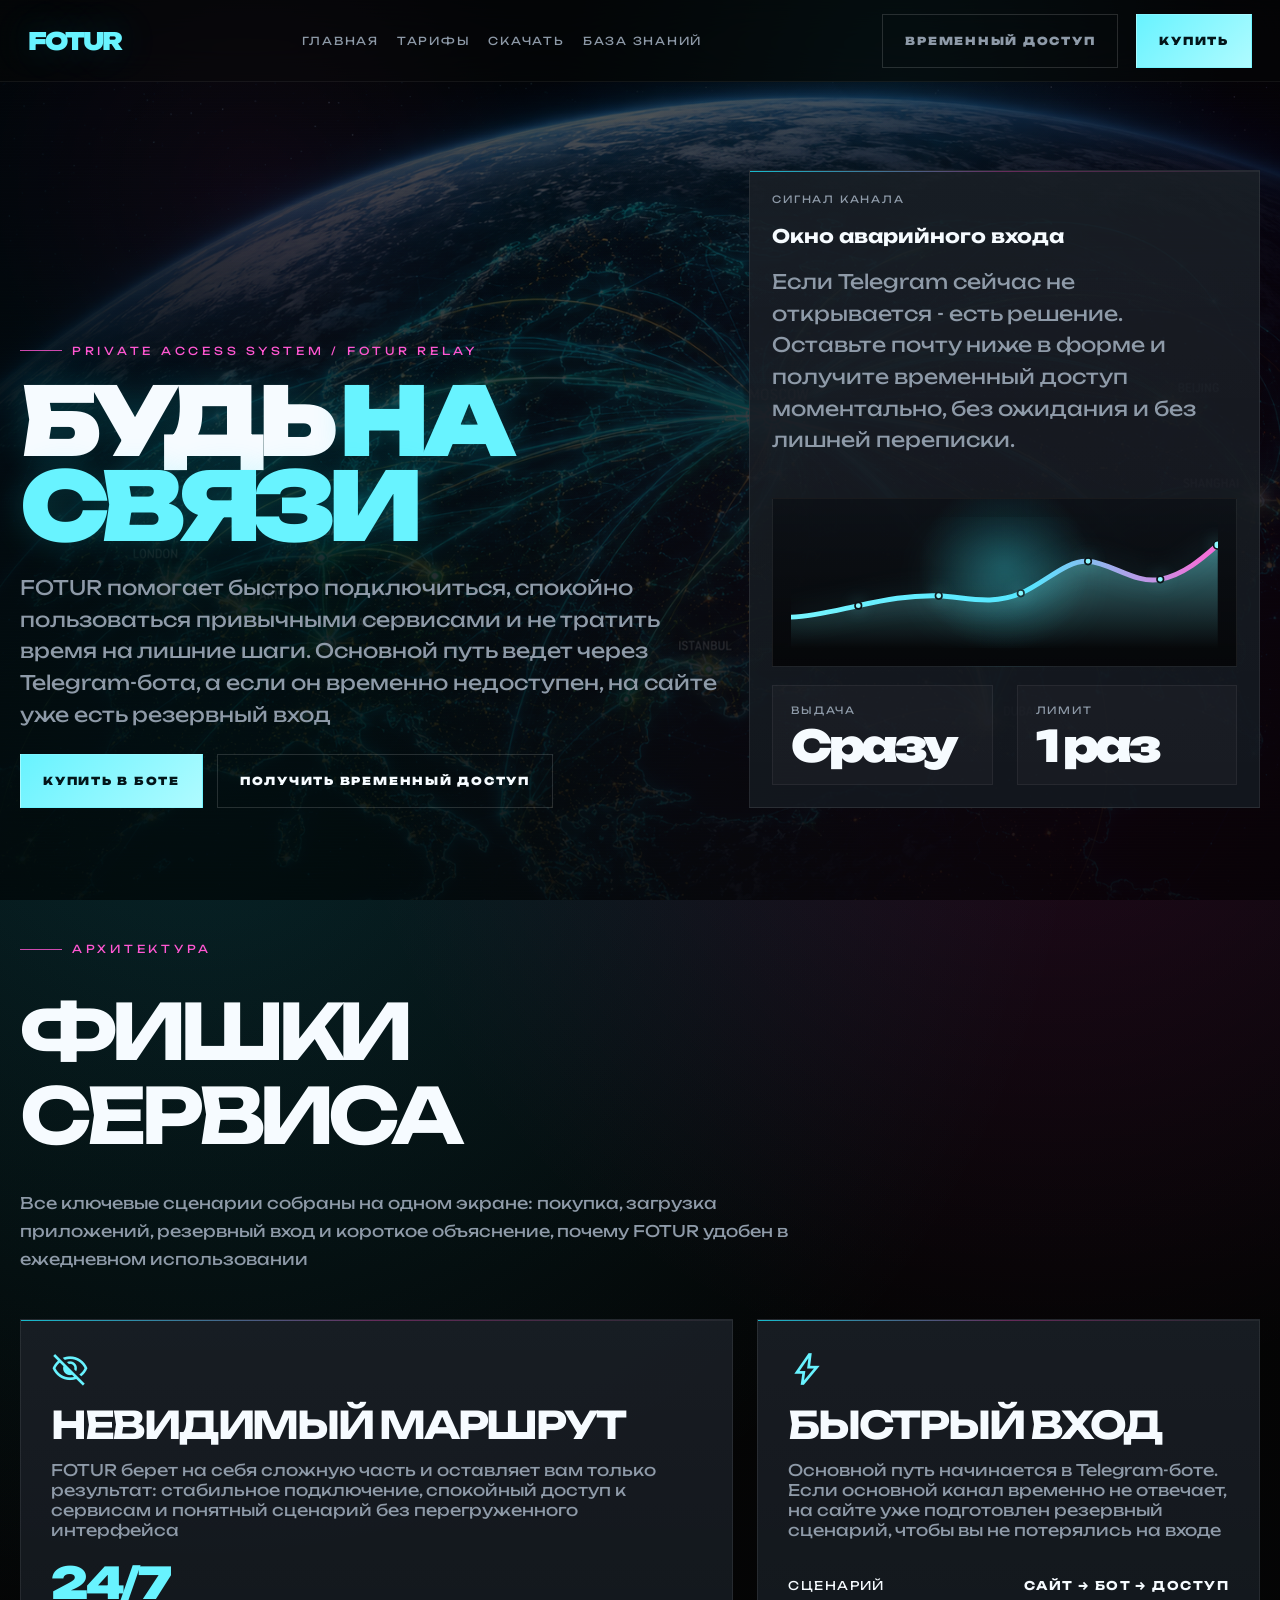
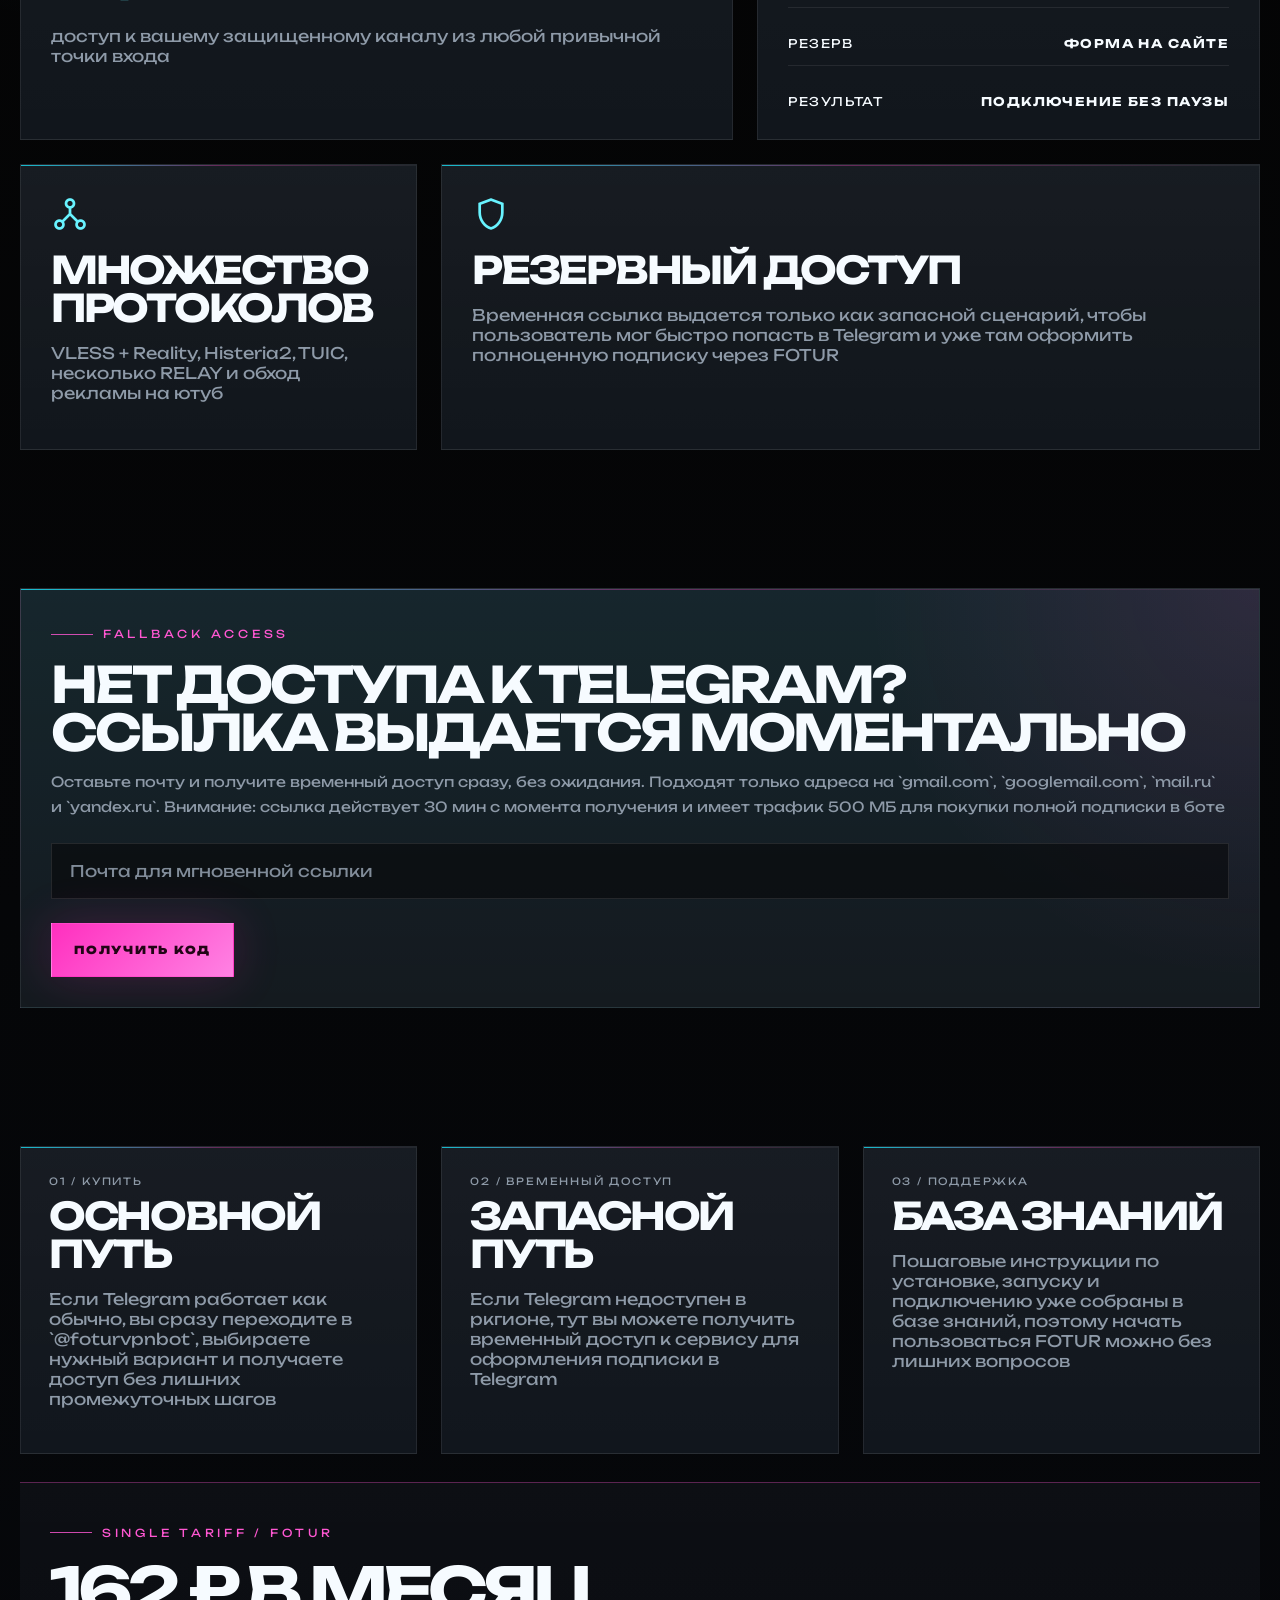
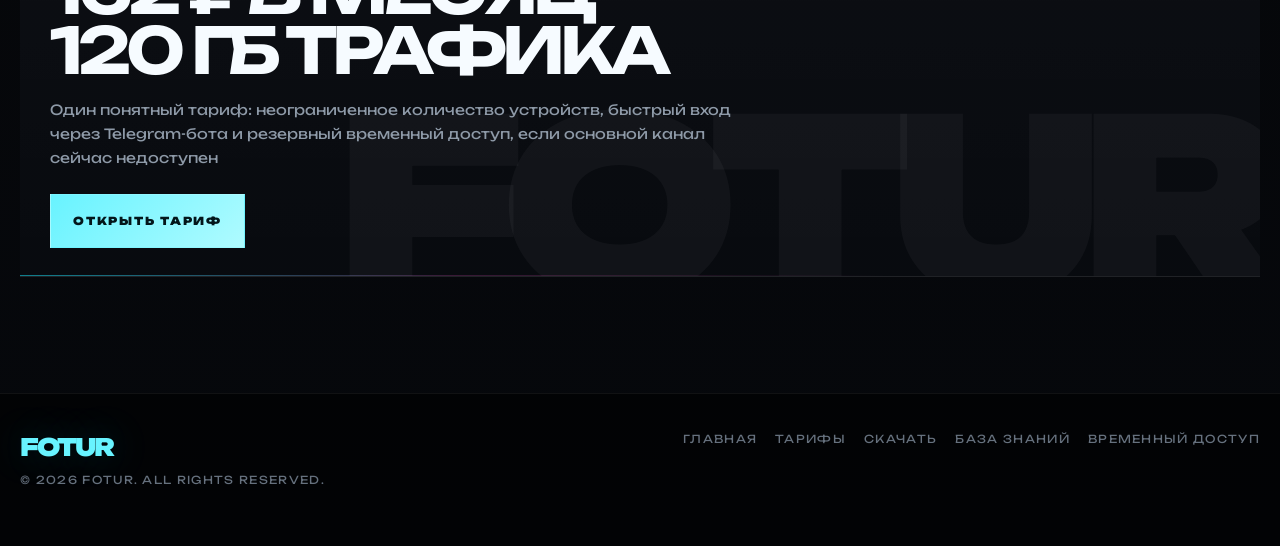
==== index.html @ fa3bca85 "Добавлено полноценное SEO" ====
<!doctype html>
<html lang="ru">
<head>
  <meta charset="utf-8">
  <meta name="viewport" content="width=device-width, initial-scale=1">
  <meta name="theme-color" content="#040404">
  <title>FOTUR VPN - безопасный VPN, быстрый доступ и Telegram-бот</title>
  <meta name="description" content="FOTUR VPN - безопасный VPN-сервис с быстрым подключением, единым тарифом 162 ₽ в месяц, 120 ГБ трафика и резервным доступом, если Telegram временно недоступен.">
  <meta name="robots" content="index,follow,max-image-preview:large,max-snippet:-1,max-video-preview:-1">
  <meta name="author" content="FOTUR VPN">
  <meta name="keywords" content="FOTUR VPN, VPN, безопасный VPN, купить VPN, VPN Telegram, VPN для Windows, VPN для Android, VPN для iPhone, VPN Россия">
  <meta property="og:locale" content="ru_RU">
  <meta property="og:type" content="website">
  <meta property="og:site_name" content="FOTUR VPN">
  <meta property="og:title" content="FOTUR VPN - безопасный VPN, быстрый доступ и Telegram-бот">
  <meta property="og:description" content="Безопасное подключение, единый тариф, быстрый вход через Telegram-бота и резервный сценарий доступа прямо на сайте.">
  <meta property="og:url" content="https://fotur.qd.je/">
  <meta property="og:image" content="https://fotur.qd.je/assets/hero-network.png">
  <meta property="og:image:alt" content="FOTUR VPN - глобальная защищенная сеть">
  <meta name="twitter:card" content="summary_large_image">
  <meta name="twitter:title" content="FOTUR VPN - безопасный VPN, быстрый доступ и Telegram-бот">
  <meta name="twitter:description" content="Единый тариф 162 ₽ в месяц, 120 ГБ трафика и быстрый вход через Telegram-бота или резервный доступ на сайте.">
  <meta name="twitter:image" content="https://fotur.qd.je/assets/hero-network.png">
  <link rel="canonical" href="https://fotur.qd.je/">
  <link rel="icon" href="/favicon.ico" sizes="any">
  <link rel="shortcut icon" href="/favicon.ico">
  <link rel="preconnect" href="https://fonts.googleapis.com">
  <link rel="preconnect" href="https://fonts.gstatic.com" crossorigin>
  <link href="https://fonts.googleapis.com/css2?family=Unbounded:wght@200..900&display=swap" rel="stylesheet">
  <link href="https://fonts.googleapis.com/css2?family=Material+Symbols+Outlined:wght,FILL@100..700,0..1&display=swap" rel="stylesheet">
  <link rel="stylesheet" href="style.css">
  <script type="application/ld+json">
  {
    "@context": "https://schema.org",
    "@graph": [
      {
        "@type": "Organization",
        "@id": "https://fotur.qd.je/#organization",
        "name": "FOTUR VPN",
        "url": "https://fotur.qd.je/",
        "logo": "https://fotur.qd.je/favicon.ico",
        "sameAs": [
          "https://t.me/foturvpnbot",
          "https://fotur.gitbook.io/fotur-vpn"
        ]
      },
      {
        "@type": "WebSite",
        "@id": "https://fotur.qd.je/#website",
        "url": "https://fotur.qd.je/",
        "name": "FOTUR VPN",
        "publisher": {
          "@id": "https://fotur.qd.je/#organization"
        },
        "inLanguage": "ru-RU"
      },
      {
        "@type": "SoftwareApplication",
        "@id": "https://fotur.qd.je/#application",
        "name": "FOTUR VPN",
        "applicationCategory": "SecurityApplication",
        "operatingSystem": "Windows, macOS, Linux, Android, iOS",
        "description": "VPN-сервис с быстрым подключением, единым тарифом и резервным доступом, если Telegram временно недоступен.",
        "offers": {
          "@type": "Offer",
          "price": "162",
          "priceCurrency": "RUB",
          "url": "https://fotur.qd.je/tariffs/",
          "availability": "https://schema.org/InStock"
        }
      }
    ]
  }
  </script>
</head>
<body data-page="index" data-api-base-url="https://pay.fotur.tech/site-api">
  <div class="noise"></div>
  <div class="scan"></div>

  <nav class="nav">
    <a class="brand" href="/">FOTUR</a>
    <button class="burger" type="button" aria-label="Открыть меню">☰</button>
    <div class="nav__links">
      <a href="/" data-page="index">Главная</a>
      <a href="/tariffs/" data-page="tariffs">Тарифы</a>
      <a href="/download/" data-page="download">Скачать</a>
      <a href="https://fotur.gitbook.io/fotur-vpn" target="_blank" rel="noreferrer">База знаний</a>
      <a class="mobile-buy-link" href="https://t.me/foturvpnbot" target="_blank" rel="noreferrer">Купить</a>
      <a class="mobile-temp-link" href="#bridge">Временный доступ</a>
    </div>
    <div class="nav__actions">
      <a class="btn ghost btn-nav" href="#bridge">Временный доступ</a>
      <a class="btn primary" href="https://t.me/foturvpnbot" target="_blank" rel="noreferrer">Купить</a>
    </div>
  </nav>

  <main class="page">
    <section class="hero">
      <div class="container hero__grid">
        <div class="hero-copy fade-up">
          <div class="eyebrow">Private access system / FOTUR relay</div>
          <h1>Будь <span class="accent">на связи</span></h1>
          <p>FOTUR помогает быстро подключиться, спокойно пользоваться привычными сервисами и не тратить время на лишние шаги. Основной путь ведет через Telegram-бота, а если он временно недоступен, на сайте уже есть резервный вход</p>
          <div class="hero__buttons">
            <a class="btn primary" href="https://t.me/foturvpnbot" target="_blank" rel="noreferrer">Купить в боте</a>
            <a class="btn ghost" href="#bridge">Получить временный доступ</a>
          </div>
        </div>

        <aside class="signal-card signal-card--compact fade-up">
          <div>
            <span class="mini-label">Сигнал канала</span>
            <h3>Окно аварийного входа</h3>
            <p class="panel-note">Если Telegram сейчас не открывается - есть решение. Оставьте почту ниже в форме и получите временный доступ моментально, без ожидания и без лишней переписки.</p>
          </div>
          <div class="signal-card__screen">
            <div class="signal-graph" aria-hidden="true">
              <div class="signal-graph__glow"></div>
              <svg viewBox="0 0 520 160" preserveAspectRatio="none" role="presentation">
                <defs>
                  <linearGradient id="foturGraphStroke" x1="0%" y1="0%" x2="100%" y2="0%">
                    <stop offset="0%" stop-color="#77f6ff"></stop>
                    <stop offset="55%" stop-color="#52e4ff"></stop>
                    <stop offset="100%" stop-color="#ff67d6"></stop>
                  </linearGradient>
                  <linearGradient id="foturGraphFill" x1="0%" y1="0%" x2="0%" y2="100%">
                    <stop offset="0%" stop-color="rgba(119,246,255,0.45)"></stop>
                    <stop offset="100%" stop-color="rgba(119,246,255,0)"></stop>
                  </linearGradient>
                </defs>
                <path class="signal-graph__area" d="M0,122 C28,121 54,114 82,108 C114,101 144,95 180,96 C214,98 246,108 280,93 C310,80 336,52 362,54 C390,56 420,82 450,76 C480,70 504,48 520,34 L520,160 L0,160 Z"></path>
                <path class="signal-graph__line" d="M0,122 C28,121 54,114 82,108 C114,101 144,95 180,96 C214,98 246,108 280,93 C310,80 336,52 362,54 C390,56 420,82 450,76 C480,70 504,48 520,34"></path>
                <g class="signal-graph__points">
                  <circle cx="82" cy="108" r="4"></circle>
                  <circle cx="180" cy="96" r="4"></circle>
                  <circle cx="280" cy="93" r="4"></circle>
                  <circle cx="362" cy="54" r="4"></circle>
                  <circle cx="450" cy="76" r="4"></circle>
                  <circle cx="520" cy="34" r="5"></circle>
                </g>
              </svg>
            </div>
          </div>
          <div class="metric-grid">
            <div class="metric">
              <span>Выдача</span>
              <strong>Сразу</strong>
            </div>
            <div class="metric">
              <span>Лимит</span>
              <strong>1 раз</strong>
            </div>
          </div>
        </aside>
      </div>
    </section>

    <section class="section">
      <div class="container">
        <div class="section-title fade-up">
          <div class="eyebrow">Архитектура</div>
          <h2>Фишки<br>сервиса</h2>
          <p>Все ключевые сценарии собраны на одном экране: покупка, загрузка приложений, резервный вход и короткое объяснение, почему FOTUR удобен в ежедневном использовании</p>
        </div>

        <div class="section-grid">
          <article class="card big fade-up">
            <span class="material-symbols-outlined icon">visibility_off</span>
            <h3>Невидимый маршрут</h3>
            <p>FOTUR берет на себя сложную часть и оставляет вам только результат: стабильное подключение, спокойный доступ к сервисам и понятный сценарий без перегруженного интерфейса</p>
            <div class="stat">24/7</div>
            <p>доступ к вашему защищенному каналу из любой привычной точки входа</p>
          </article>

          <article class="card mid fade-up">
            <span class="material-symbols-outlined icon">bolt</span>
            <h3>Быстрый вход</h3>
            <p>Основной путь начинается в Telegram-боте. Если основной канал временно не отвечает, на сайте уже подготовлен резервный сценарий, чтобы вы не потерялись на входе</p>
            <div class="stack-list">
              <div class="stack-item"><span>Сценарий</span><strong>Сайт → бот → доступ</strong></div>
              <div class="stack-item"><span>Резерв</span><strong>Форма на сайте</strong></div>
              <div class="stack-item"><span>Результат</span><strong>Подключение без паузы</strong></div>
            </div>
          </article>

          <article class="card small fade-up">
            <span class="material-symbols-outlined icon">network_node</span>
            <h3>Множество протоколов</h3>
            <p>VLESS + Reality, Histeria2, TUIC, несколько RELAY и обход рекламы на ютуб</p>
          </article>

          <article class="card long fade-up">
            <span class="material-symbols-outlined icon">shield</span>
            <h3>Резервный доступ</h3>
            <p>Временная ссылка выдается только как запасной сценарий, чтобы пользователь мог быстро попасть в Telegram и уже там оформить полноценную подписку через FOTUR</p>
          </article>
        </div>
      </div>
    </section>

    <section class="section" id="bridge">
      <div class="container">
        <div class="form-panel form-panel--featured fade-up">
          <div class="eyebrow">Fallback access</div>
          <h2>Нет доступа к Telegram?<br>Ссылка выдается моментально</h2>
          <p class="panel-note">Оставьте почту и получите временный доступ сразу, без ожидания. Подходят только адреса на `gmail.com`, `googlemail.com`, `mail.ru` и `yandex.ru`. Внимание: ссылка действует 30 мин с момента получения и имеет трафик 500 МБ для покупки полной подписки в боте</p>
          <form data-lead-form="bridge" class="form-grid" data-stage="request">
            <input class="field full" type="email" name="email" placeholder="Почта для мгновенной ссылки" required>
            <div class="full" data-code-wrap hidden>
              <input class="field full" type="text" name="code" placeholder="Код из письма" inputmode="numeric" autocomplete="one-time-code">
            </div>
            <input type="text" name="company" tabindex="-1" autocomplete="off" hidden aria-hidden="true">
            <div class="form-actions">
              <button class="btn pink" type="submit">Получить код</button>
              <div class="status" data-status></div>
            </div>
          </form>
        </div>
      </div>
    </section>

    <section class="section">
      <div class="container">
        <div class="story-grid">
          <article class="story-card fade-up">
            <span class="mini-label">01 / Купить</span>
            <h3>Основной путь</h3>
            <p>Если Telegram работает как обычно, вы сразу переходите в `@foturvpnbot`, выбираете нужный вариант и получаете доступ без лишних промежуточных шагов</p>
          </article>
          <article class="story-card fade-up">
            <span class="mini-label">02 / Временный доступ</span>
            <h3>Запасной путь</h3>
            <p>Если Telegram недоступен в ркгионе, тут вы можете получить временный доступ к сервису для оформления подписки в Telegram</p>
          </article>
          <article class="story-card fade-up">
            <span class="mini-label">03 / Поддержка</span>
            <h3>База знаний</h3>
            <p>Пошаговые инструкции по установке, запуску и подключению уже собраны в базе знаний, поэтому начать пользоваться FOTUR можно без лишних вопросов</p>
          </article>
        </div>

        <div class="brand-plaque fade-up">
          <div class="brand-plaque__copy">
            <div class="eyebrow">Single tariff / FOTUR</div>
            <h2 class="brand-plaque__title">162 ₽ в месяц<br>120 ГБ трафика</h2>
            <p class="brand-plaque__text">Один понятный тариф: неограниченное количество устройств, быстрый вход через Telegram-бота и резервный временный доступ, если основной канал сейчас недоступен</p>
            <a class="btn primary" href="/tariffs/">Открыть тариф</a>
          </div>
          <div class="brand-plaque__word">FOTUR</div>
        </div>
      </div>
    </section>
  </main>

  <footer class="footer">
    <div class="container">
      <div>
        <div class="brand">FOTUR</div>
        <p>© 2026 FOTUR. All rights reserved.</p>
      </div>
      <div class="footer-nav">
        <a href="/">Главная</a>
        <a href="/tariffs/">Тарифы</a>
        <a href="/download/">Скачать</a>
        <a href="https://fotur.gitbook.io/fotur-vpn" target="_blank" rel="noreferrer">База знаний</a>
        <a href="#bridge">Временный доступ</a>
      </div>
    </div>
  </footer>

  <script src="/script.js"></script>
</body>
</html>
---- style.css ----
:root{
  --bg:#040404;
  --bg-soft:#0b0f14;
  --panel:#10161d;
  --panel-strong:#171f29;
  --panel-elevated:#1b2430;
  --line:rgba(255,255,255,.08);
  --line-strong:rgba(0,255,255,.24);
  --text:#f6fbff;
  --muted:#8e9aa8;
  --cyan:#68f3ff;
  --cyan-strong:#15dff4;
  --pink:#ff57d2;
  --pink-strong:#ff2fbf;
  --glow-cyan:0 0 40px rgba(21,223,244,.22);
  --glow-pink:0 0 48px rgba(255,47,191,.18);
}

*{box-sizing:border-box}
html{scroll-behavior:smooth}
body{
  margin:0;
  background:
    radial-gradient(circle at 15% 20%, rgba(21,223,244,.14), transparent 28%),
    radial-gradient(circle at 82% 18%, rgba(255,47,191,.12), transparent 22%),
    linear-gradient(180deg, #07090d 0%, #040404 34%, #06080c 100%);
  color:var(--text);
  font-family:'Unbounded',system-ui,sans-serif;
  overflow-x:hidden;
}
a{color:inherit;text-decoration:none}
button,input,select,textarea{font:inherit}
button{cursor:pointer}
img{max-width:100%;display:block}

.noise,
.scan,
.page::before,
.hero::before{
  pointer-events:none;
}

.noise{
  position:fixed;
  inset:0;
  z-index:1;
  opacity:.06;
  background-image:
    linear-gradient(0deg, rgba(255,255,255,.07) 1px, transparent 1px),
    linear-gradient(90deg, rgba(255,255,255,.05) 1px, transparent 1px);
  background-size:34px 34px;
}

.scan{
  position:fixed;
  inset:0;
  z-index:2;
  opacity:.08;
  background:
    linear-gradient(rgba(18,16,16,0) 50%, rgba(0,0,0,.28) 50%),
    linear-gradient(90deg, rgba(0,255,255,.03), rgba(255,87,210,.03), rgba(255,255,255,.02));
  background-size:100% 3px, 100% 100%;
}

.nav{
  position:fixed;
  top:0;
  left:0;
  right:0;
  height:82px;
  z-index:50;
  display:flex;
  align-items:center;
  justify-content:space-between;
  gap:20px;
  padding:0 28px;
  background:rgba(4,4,4,.68);
  backdrop-filter:blur(18px);
  border-bottom:1px solid rgba(255,255,255,.06);
}

.brand{
  font-size:24px;
  font-weight:900;
  letter-spacing:-.08em;
  color:var(--cyan);
  text-shadow:var(--glow-cyan);
}

.nav__links,
.nav__actions{
  display:flex;
  align-items:center;
  gap:18px;
}

.nav__links a,
.nav__actions a{
  font-size:11px;
  text-transform:uppercase;
  letter-spacing:.16em;
  color:var(--muted);
  transition:.25s ease;
}

.nav__links a:hover,
.nav__links a.active,
.nav__actions a:hover{
  color:var(--cyan);
}

.mobile-buy-link{
  display:none;
}

.mobile-temp-link{
  display:none;
}

.burger{
  display:none;
  border:0;
  background:transparent;
  color:var(--cyan);
  font-size:30px;
}

.btn{
  display:inline-flex;
  align-items:center;
  justify-content:center;
  gap:10px;
  min-height:54px;
  padding:14px 22px;
  border:1px solid rgba(255,255,255,.14);
  background:rgba(255,255,255,.02);
  color:var(--text);
  text-transform:uppercase;
  font-size:11px;
  font-weight:900;
  letter-spacing:.16em;
  transition:transform .25s ease, border-color .25s ease, box-shadow .25s ease, background .25s ease, color .25s ease;
}

.btn:hover{
  transform:translateY(-2px);
  border-color:var(--cyan);
  box-shadow:var(--glow-cyan);
}

.btn.primary{
  background:linear-gradient(135deg, var(--cyan) 0%, #affbff 100%);
  border-color:transparent;
  color:#03161a;
}

.btn.primary:hover{
  background:linear-gradient(135deg, #86f8ff 0%, #d4ffff 100%);
  color:#03161a;
}

.btn.pink{
  background:linear-gradient(135deg, var(--pink-strong) 0%, #ff82e3 100%);
  border-color:transparent;
  color:#220516;
  box-shadow:var(--glow-pink);
}

.btn.ghost{
  background:transparent;
}

.btn-nav{
  white-space:nowrap;
}

.page{
  position:relative;
  z-index:3;
  padding-top:82px;
}

.page::before{
  content:"";
  position:absolute;
  inset:0 0 auto;
  height:780px;
  background:
    radial-gradient(circle at 70% 10%, rgba(21,223,244,.15), transparent 30%),
    radial-gradient(circle at 20% 24%, rgba(255,47,191,.11), transparent 24%);
  z-index:-1;
}

.container{
  width:min(1260px, calc(100% - 40px));
  margin:0 auto;
}

.hero{
  position:relative;
  min-height:calc(100svh - 82px);
  display:flex;
  align-items:center;
  padding:18px 0 22px;
  overflow:hidden;
}

.hero::before{
  content:"";
  position:absolute;
  inset:0;
  background:
    linear-gradient(180deg, rgba(4,4,4,.16), rgba(4,4,4,.8)),
    linear-gradient(90deg, rgba(2,10,18,.78), rgba(4,4,4,.38) 42%, rgba(24,3,18,.44)),
    url('/assets/hero-network.png') center/cover;
  opacity:.58;
  filter:saturate(1.02) contrast(1.06);
}

.hero__grid,
.section-grid,
.pricing,
.download-grid,
.metric-grid,
.form-grid,
.cta-band,
.story-grid{
  display:grid;
  gap:24px;
}

.hero__grid{
  position:relative;
  z-index:1;
  grid-template-columns:minmax(0, 1.16fr) minmax(380px, .84fr);
  align-items:center;
}

.eyebrow{
  display:inline-flex;
  align-items:center;
  gap:10px;
  margin-bottom:20px;
  color:var(--pink);
  font-size:11px;
  text-transform:uppercase;
  letter-spacing:.34em;
}

.eyebrow::before{
  content:"";
  width:42px;
  height:1px;
  background:currentColor;
  opacity:.8;
}

.hero h1,
.headline{
  margin:0 0 24px;
  font-size:clamp(46px, 7.4vw, 112px);
  line-height:.9;
  font-weight:900;
  letter-spacing:-.09em;
  text-transform:uppercase;
  text-shadow:0 0 32px rgba(21,223,244,.2);
}

.accent{
  color:var(--cyan);
}

.hero p,
.lead,
.section-title p,
.card p,
.plan li,
.download-card p,
.story-card p,
.panel-note,
.status{
  color:var(--muted);
}

.hero p,
.lead{
  max-width:760px;
  margin:0 0 24px;
  font-size:clamp(15px, 1.6vw, 20px);
  line-height:1.58;
}

.hero__buttons{
  display:flex;
  flex-wrap:wrap;
  gap:14px;
}

.hero-copy{
  align-self:end;
}

.hero-panel,
.card,
.plan,
.download-card,
.story-card,
.form-panel,
.signal-card{
  position:relative;
  overflow:hidden;
  background:
    linear-gradient(180deg, rgba(255,255,255,.04), rgba(255,255,255,.01)),
    rgba(16,22,29,.88);
  border:1px solid var(--line);
  box-shadow:inset 0 1px 0 rgba(255,255,255,.05);
}

.hero-panel::before,
.card::before,
.plan::before,
.download-card::before,
.story-card::before,
.form-panel::before,
.signal-card::before{
  content:"";
  position:absolute;
  inset:0 auto auto 0;
  width:100%;
  height:1px;
  background:linear-gradient(90deg, rgba(21,223,244,.8), rgba(255,47,191,.3), transparent);
}

.signal-card{
  min-height:100%;
  padding:26px;
  display:grid;
  gap:22px;
  align-self:stretch;
}

.signal-card--compact{
  padding:22px;
  gap:18px;
}

.signal-card__screen{
  min-height:166px;
  padding:18px;
  background:
    radial-gradient(circle at 50% 40%, rgba(21,223,244,.2), transparent 34%),
    linear-gradient(180deg, rgba(10,14,20,.7), rgba(5,6,8,.95));
  border:1px solid rgba(255,255,255,.08);
}

.signal-card__screen .bars{
  height:88px;
}

.signal-graph{
  position:relative;
  height:100%;
  min-height:126px;
  overflow:hidden;
}

.signal-graph svg{
  width:100%;
  height:100%;
  display:block;
}

.signal-graph__glow{
  position:absolute;
  inset:18% 18% 24%;
  background:radial-gradient(circle, rgba(104,243,255,.32), transparent 58%);
  filter:blur(24px);
  opacity:.95;
}

.signal-graph__line{
  fill:none;
  stroke:url(#foturGraphStroke);
  stroke-width:6;
  stroke-linecap:round;
  stroke-linejoin:round;
  filter:drop-shadow(0 0 16px rgba(104,243,255,.24));
}

.signal-graph__area{
  fill:url(#foturGraphFill);
}

.signal-graph__points circle{
  fill:#8cf8ff;
  stroke:#0c1217;
  stroke-width:2;
  filter:drop-shadow(0 0 10px rgba(104,243,255,.4));
}

.signal-card__meta,
.metric-grid{
  grid-template-columns:repeat(2, minmax(0, 1fr));
}

.metric{
  padding:18px;
  background:rgba(255,255,255,.025);
  border:1px solid rgba(255,255,255,.06);
}

.metric span,
.plan small,
.mini-label{
  display:block;
  margin-bottom:10px;
  font-size:10px;
  color:var(--muted);
  text-transform:uppercase;
  letter-spacing:.18em;
}

.metric strong,
.stat,
.price{
  font-size:clamp(24px, 3.4vw, 48px);
  font-weight:900;
  letter-spacing:-.08em;
}

.metric strong{
  display:block;
  line-height:.92;
  word-break:break-word;
}

.stat,
.price,
.brand-mark{
  color:var(--cyan);
}

.section{
  padding:42px 0 96px;
}

.section-title{
  display:grid;
  gap:14px;
  padding:0 0 30px;
}

.section-title h2{
  margin:0;
  font-size:clamp(32px, 6vw, 78px);
  line-height:1.1;
  letter-spacing:-.08em;
  text-transform:uppercase;
}

.section-title p{
  max-width:820px;
  line-height:1.75;
}

.inline-link{
  color:var(--cyan);
  text-decoration:underline;
  text-decoration-color:rgba(104,243,255,.42);
  text-underline-offset:3px;
  transition:color .25s ease, text-decoration-color .25s ease;
}

.inline-link:hover{
  color:#c8fdff;
  text-decoration-color:rgba(200,253,255,.9);
}

.section-grid{
  grid-template-columns:repeat(12, minmax(0, 1fr));
}

.card{
  padding:30px;
  transition:transform .25s ease, border-color .25s ease, box-shadow .25s ease;
}

.card:hover,
.plan:hover,
.download-card:hover,
.story-card:hover{
  transform:translateY(-4px);
  border-color:var(--line-strong);
  box-shadow:var(--glow-cyan);
}

.card.big{grid-column:span 7}
.card.mid{grid-column:span 5}
.card.small{grid-column:span 4}
.card.long{grid-column:span 8}

.card h3,
.download-card h3,
.plan h3,
.story-card h3{
  margin:0 0 14px;
  font-size:clamp(22px, 3vw, 38px);
  line-height:1;
  letter-spacing:-.06em;
  text-transform:uppercase;
}

.icon{
  display:inline-flex;
  margin-bottom:18px;
  color:var(--cyan);
  font-size:38px;
}

.bars{
  display:flex;
  align-items:end;
  gap:10px;
  height:220px;
}

.bars i{
  flex:1;
  min-height:18px;
  background:linear-gradient(180deg, rgba(255,87,210,.28), rgba(104,243,255,.92));
  box-shadow:0 0 18px rgba(104,243,255,.18);
}

.stack-list{
  display:grid;
  gap:14px;
  margin-top:24px;
}

.stack-item{
  display:flex;
  justify-content:space-between;
  gap:14px;
  padding:14px 0;
  border-bottom:1px solid rgba(255,255,255,.08);
  font-size:12px;
  text-transform:uppercase;
  letter-spacing:.12em;
}

.stack-item:last-child{
  border-bottom:0;
  padding-bottom:0;
}

.story-grid{
  grid-template-columns:repeat(3, minmax(0, 1fr));
}

.story-card{
  padding:28px;
  min-height:280px;
}

.pricing{
  grid-template-columns:repeat(3, minmax(0, 1fr));
  margin-bottom:32px;
}

.pricing--single{
  grid-template-columns:minmax(0, 1.15fr) minmax(320px, .85fr);
}

.plan{
  padding:34px;
  min-height:540px;
  display:flex;
  flex-direction:column;
}

.plan--single{
  min-height:unset;
}

.plan.popular{
  background:
    linear-gradient(180deg, rgba(255,87,210,.09), rgba(255,255,255,.02)),
    rgba(23,31,41,.96);
  box-shadow:var(--glow-pink);
}

.price{
  margin:8px 0 28px;
}

.plan ul{
  margin:0 0 28px;
  padding:0;
  list-style:none;
  display:grid;
  gap:14px;
  flex:1;
}

.plan li{
  font-size:13px;
  line-height:1.55;
}

.plan li::before{
  content:"■";
  color:var(--pink);
  margin-right:10px;
}

.plan-actions{
  display:flex;
  flex-wrap:wrap;
  gap:14px;
}

.form-panel{
  padding:30px;
}

.form-panel--featured{
  background:
    radial-gradient(circle at top right, rgba(255,87,210,.1), transparent 30%),
    linear-gradient(180deg, rgba(104,243,255,.08), rgba(255,255,255,.02)),
    rgba(16,22,29,.96);
}

.form-panel h2{
  margin:0 0 14px;
  font-size:clamp(28px, 4vw, 50px);
  line-height:.95;
  letter-spacing:-.06em;
  text-transform:uppercase;
}

.panel-note{
  margin:0 0 24px;
  line-height:1.75;
  font-size:14px;
}

.form-grid{
  grid-template-columns:repeat(2, minmax(0, 1fr));
}

.field,
.form-grid textarea{
  width:100%;
  min-height:56px;
  padding:16px 18px;
  border:1px solid rgba(255,255,255,.1);
  background:rgba(4,4,4,.52);
  color:var(--text);
  outline:none;
}

.field::placeholder,
.form-grid textarea::placeholder{
  color:rgba(142,154,168,.9);
  transition:color .25s ease;
}

textarea.field{
  min-height:128px;
  resize:vertical;
}

.field:focus{
  border-color:var(--cyan);
  box-shadow:0 0 0 3px rgba(104,243,255,.08);
}

.field.full,
.form-actions{
  grid-column:1 / -1;
}

.form-actions{
  display:flex;
  flex-wrap:wrap;
  align-items:center;
  justify-content:space-between;
  gap:14px;
}

.status{
  min-height:20px;
  font-size:13px;
}

.download-grid{
  grid-template-columns:repeat(3, minmax(0, 1fr));
}

.download-card{
  padding:30px;
  min-height:280px;
  display:flex;
  flex-direction:column;
}

.download-card .btn{
  margin-top:auto;
}

.brand-plaque{
  position:relative;
  overflow:hidden;
  margin-top:28px;
  padding:34px 30px 28px;
  border-top:1px solid rgba(255,87,210,.34);
  border-bottom:1px solid rgba(255,255,255,.08);
  background:
    linear-gradient(180deg, rgba(255,255,255,.02), rgba(255,255,255,0)),
    rgba(10,12,16,.88);
}

.brand-plaque::before{
  content:"";
  position:absolute;
  inset:auto 0 0;
  height:1px;
  background:linear-gradient(90deg, rgba(21,223,244,.55), rgba(255,87,210,.2), transparent 70%);
}

.brand-plaque__copy{
  position:relative;
  z-index:2;
  max-width:760px;
}

.brand-plaque__title{
  margin:0 0 18px;
  font-size:clamp(36px, 5vw, 76px);
  line-height:.94;
  letter-spacing:-.08em;
  text-transform:uppercase;
}

.brand-plaque__text{
  max-width:720px;
  margin:0 0 24px;
  color:var(--muted);
  line-height:1.72;
  font-size:14px;
}

.brand-plaque__word{
  position:absolute;
  right:-8px;
  bottom:-26px;
  z-index:1;
  font-size:clamp(90px, 19vw, 260px);
  line-height:.8;
  letter-spacing:-.1em;
  font-weight:900;
  color:rgba(255,255,255,.04);
  text-transform:uppercase;
  pointer-events:none;
  user-select:none;
}

.footer{
  margin-top:20px;
  padding:38px 0 48px;
  border-top:1px solid rgba(255,255,255,.06);
  background:rgba(0,0,0,.62);
}

.footer .container{
  display:flex;
  align-items:flex-start;
  justify-content:space-between;
  gap:20px;
}

.footer p,
.footer a{
  color:#66717e;
  font-size:11px;
  text-transform:uppercase;
  letter-spacing:.12em;
}

.footer-nav{
  display:flex;
  flex-wrap:wrap;
  gap:18px;
}

.fade-up{
  opacity:0;
  transform:translateY(25px);
  transition:opacity .7s ease, transform .7s ease;
}

.fade-up.show{
  opacity:1;
  transform:none;
}

@media (max-width:980px){
  .hero__grid,
  .story-grid,
  .pricing,
  .download-grid{
    grid-template-columns:1fr;
  }

  .section-grid{
    grid-template-columns:1fr;
  }

  .card.big,
  .card.mid,
  .card.small,
  .card.long{
    grid-column:span 1;
  }

  .brand-plaque__word{
    right:auto;
    left:0;
  }
}

@media (max-width:860px){
  .nav{
    height:74px;
    padding:0 16px;
  }

  .burger{
    display:block;
    font-size:28px;
  }

  .nav__links{
    position:fixed;
    top:74px;
    left:0;
    right:0;
    display:none;
    flex-direction:column;
    align-items:flex-start;
    gap:14px;
    max-height:calc(100svh - 74px);
    overflow-y:auto;
    padding:20px 16px 24px;
    background:rgba(4,4,4,.96);
    border-bottom:1px solid rgba(255,255,255,.06);
  }

  .nav__links a{
    font-size:10px;
    letter-spacing:.14em;
  }

  .nav__links.open{
    display:flex;
  }

  .mobile-buy-link{
    display:inline-flex;
  }

  .mobile-temp-link{
    display:inline-flex;
  }

  .nav__actions{
    display:none;
  }

  .container{
    width:min(100% - 24px, 1260px);
  }

  .page{
    padding-top:74px;
  }

  .hero{
    min-height:auto;
    padding:20px 0 42px;
  }

  .hero__grid{
    gap:18px;
  }

  .hero h1{
    margin-bottom:18px;
    font-size:clamp(38px, 16vw, 72px);
  }

  .hero p{
    margin-bottom:20px;
    font-size:15px;
    line-height:1.65;
  }

  .hero__buttons{
    flex-direction:column;
  }

  .hero__buttons .btn,
  .plan-actions .btn,
  .download-card .btn,
  .story-card .btn{
    width:100%;
  }

  .signal-card,
  .signal-card--compact,
  .card,
  .plan,
  .download-card,
  .story-card,
  .form-panel,
  .brand-plaque{
    padding:22px;
  }

  .signal-card__screen{
    min-height:144px;
    padding:14px;
  }

  .metric{
    padding:16px;
  }

  .metric strong{
    font-size:clamp(22px, 10vw, 34px);
  }

  .section{
    padding:34px 0 72px;
  }

  .section-title{
    gap:12px;
    padding-bottom:22px;
  }

  .section-title h2{
    font-size:clamp(30px, 12vw, 52px);
    line-height:1.04;
  }

  .section-title p,
  .panel-note,
  .brand-plaque__text{
    font-size:13px;
    line-height:1.7;
  }

  .card h3,
  .download-card h3,
  .plan h3,
  .story-card h3,
  .form-panel h2{
    font-size:clamp(24px, 8vw, 36px);
  }

  .stack-item{
    flex-direction:column;
    align-items:flex-start;
    gap:8px;
    font-size:11px;
    letter-spacing:.1em;
  }

  .pricing{
    gap:20px;
    margin-bottom:24px;
  }

  .form-grid,
  .signal-card__meta,
  .metric-grid{
    grid-template-columns:1fr;
  }

  .field,
  .form-grid textarea{
    min-height:52px;
    padding:14px 16px;
    font-size:14px;
  }

  .field::placeholder,
  .form-grid textarea::placeholder{
    font-size:12px;
    letter-spacing:.01em;
  }

  .form-actions{
    align-items:stretch;
  }

  .form-actions .btn{
    width:100%;
  }

  .status{
    font-size:12px;
    line-height:1.5;
  }

  .download-card,
  .story-card{
    min-height:auto;
  }

  .brand-plaque__title{
    font-size:clamp(30px, 11vw, 48px);
  }

  .brand-plaque__word{
    left:0;
    bottom:-10px;
    font-size:clamp(64px, 28vw, 130px);
  }

  .footer{
    padding:30px 0 38px;
  }

  .footer-nav{
    gap:12px;
  }

  .footer p,
  .footer a{
    font-size:10px;
    line-height:1.5;
  }
}

@media (max-width:520px){
  .container{
    width:min(100% - 18px, 1260px);
  }

  .nav{
    padding:0 12px;
  }

  .brand{
    font-size:21px;
  }

  .hero{
    padding:16px 0 34px;
  }

  .eyebrow{
    margin-bottom:14px;
    font-size:9px;
    letter-spacing:.24em;
  }

  .eyebrow::before{
    width:28px;
  }

  .hero h1{
    font-size:clamp(34px, 15vw, 54px);
  }

  .signal-card,
  .signal-card--compact,
  .card,
  .plan,
  .download-card,
  .story-card,
  .form-panel,
  .brand-plaque{
    padding:18px;
  }

  .signal-card__screen{
    min-height:132px;
    padding:12px;
  }

  .section-title h2{
    font-size:clamp(26px, 11vw, 40px);
  }

  .field::placeholder,
  .form-grid textarea::placeholder{
    font-size:11px;
  }

  .btn{
    min-height:50px;
    padding:13px 16px;
    font-size:10px;
    letter-spacing:.14em;
  }

  .brand-plaque__word{
    font-size:clamp(56px, 26vw, 108px);
  }

  .footer .container{
    flex-direction:column;
  }
}
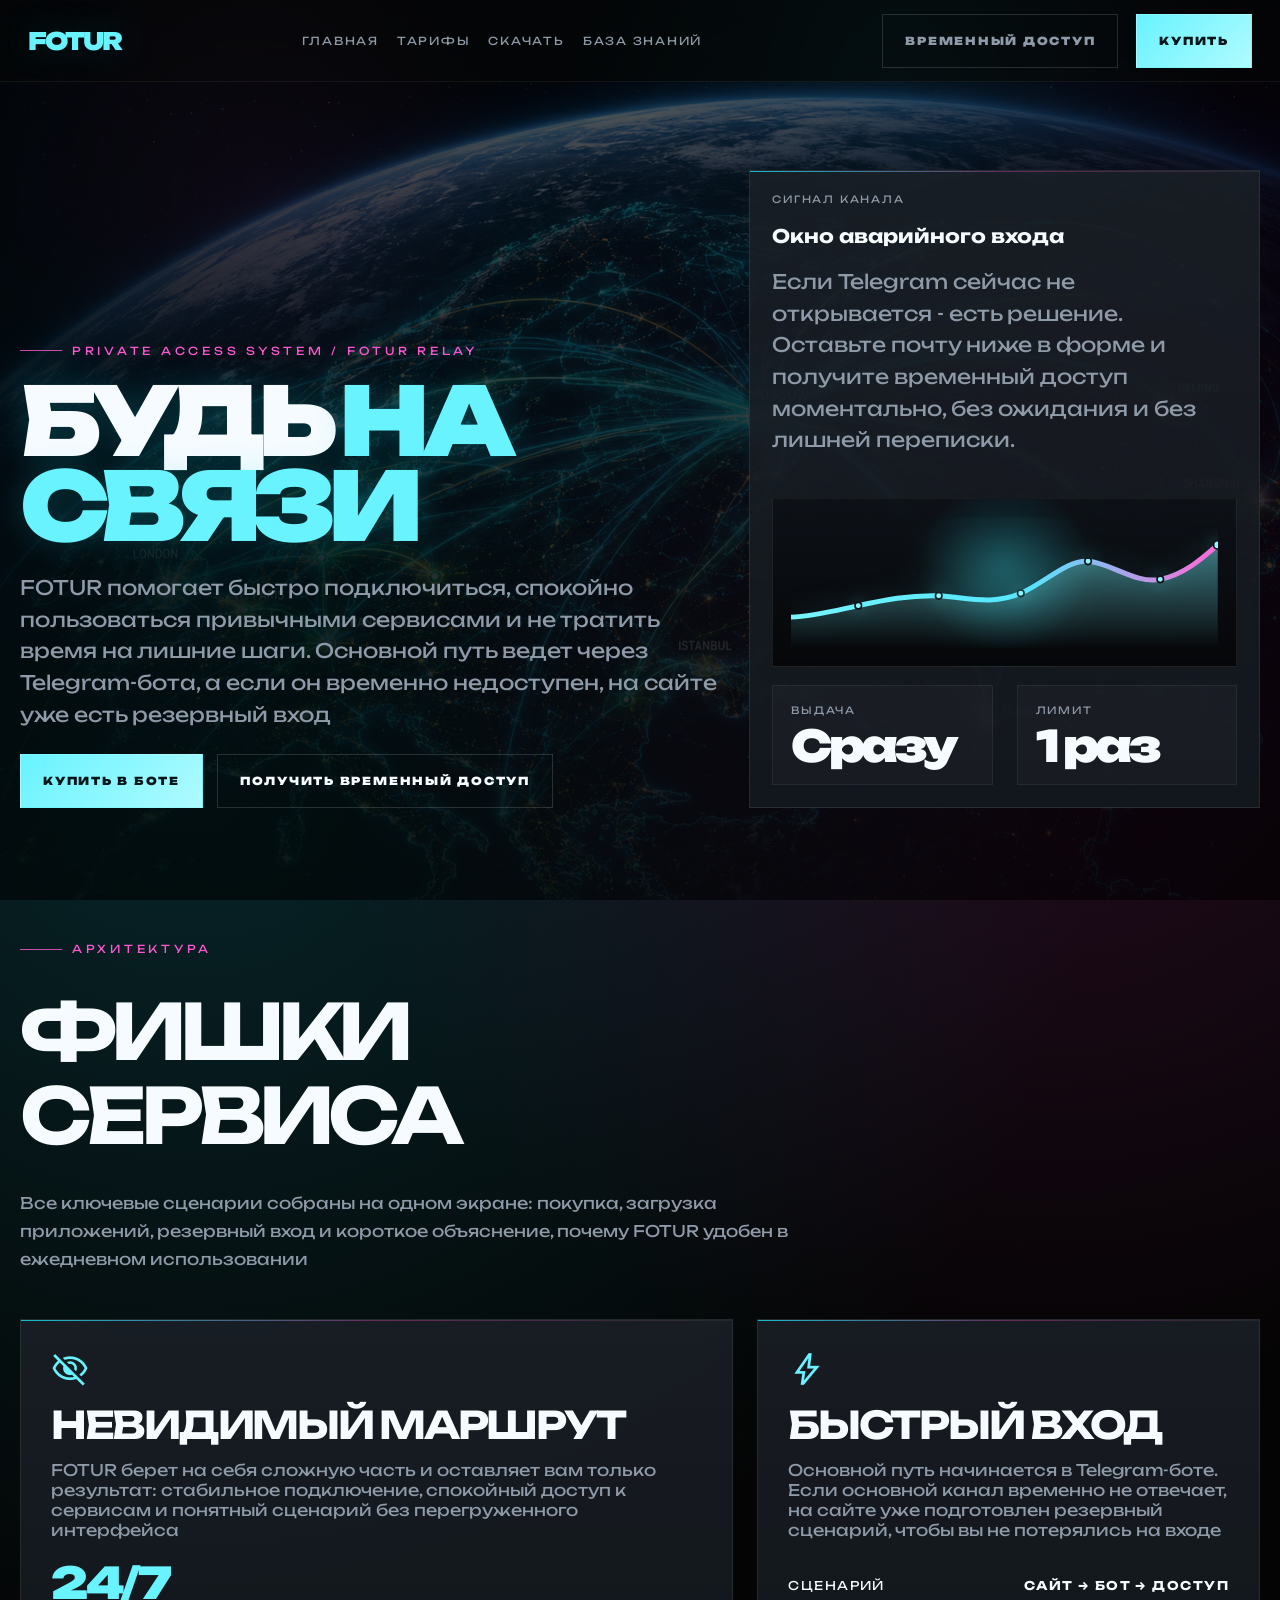
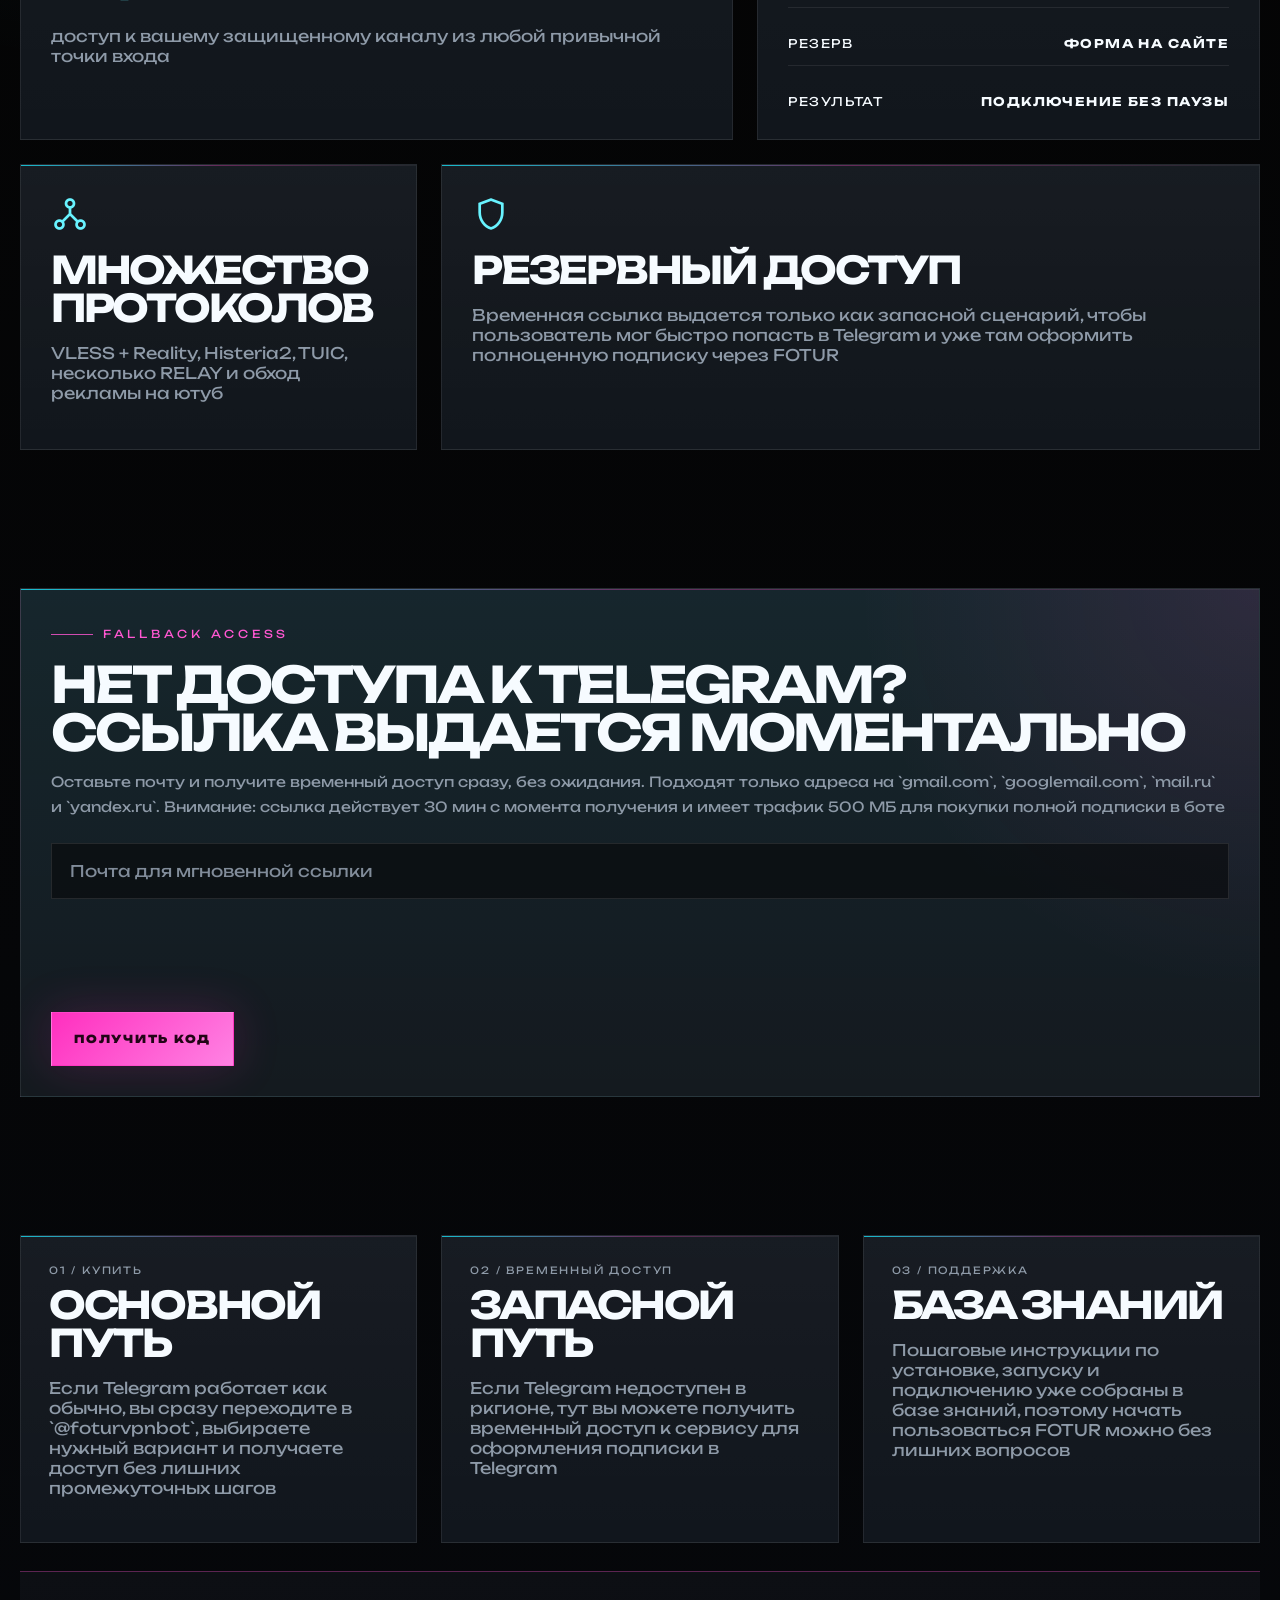
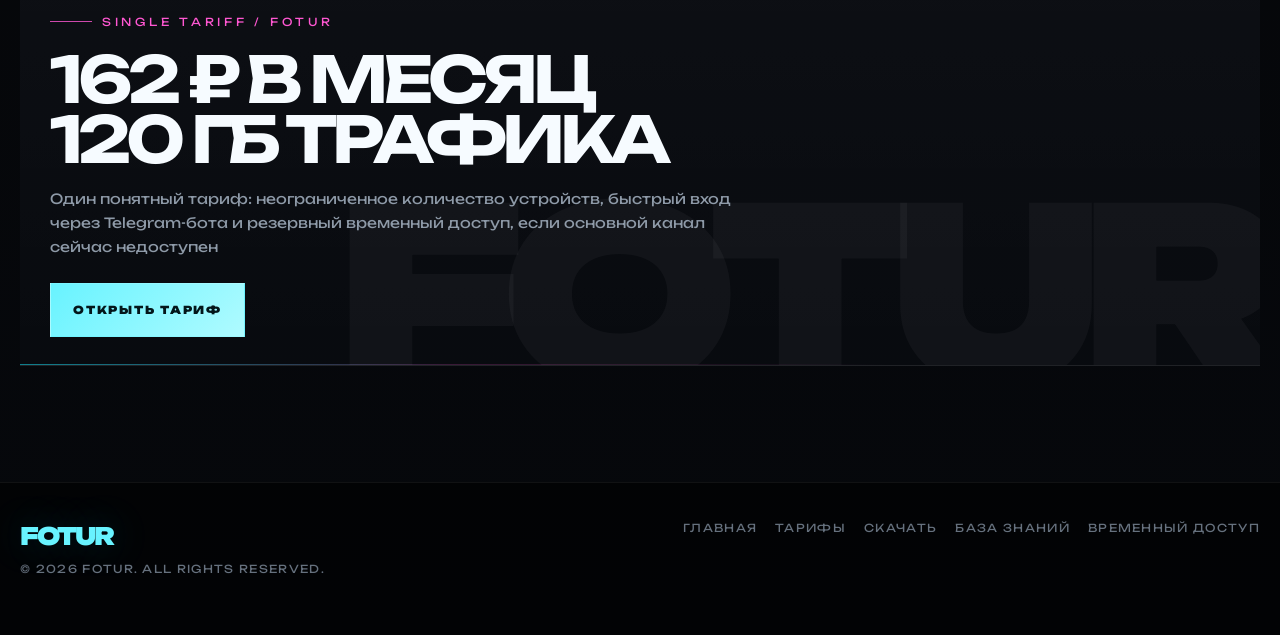
==== commit a6b21ea7: "Add Turnstile to temporary access forms" ====
--- a/index.html
+++ b/index.html
@@ -209,6 +209,7 @@
             <div class="full" data-code-wrap hidden>
               <input class="field full" type="text" name="code" placeholder="Код из письма" inputmode="numeric" autocomplete="one-time-code">
             </div>
+            <div class="turnstile-box full" data-turnstile></div>
             <input type="text" name="company" tabindex="-1" autocomplete="off" hidden aria-hidden="true">
             <div class="form-actions">
               <button class="btn pink" type="submit">Получить код</button>
@@ -268,6 +269,11 @@
     </div>
   </footer>
 
+  <script>
+    window.FOTUR_TURNSTILE_SITE_KEY = "0x4AAAAAADi1pA4R-Q9Hpk5D";
+    window.foturTurnstileReady = () => window.dispatchEvent(new Event("fotur:turnstile-ready"));
+  </script>
+  <script src="https://challenges.cloudflare.com/turnstile/v0/api.js?render=explicit&onload=foturTurnstileReady" async defer></script>
   <script src="/script.js"></script>
 </body>
 </html>
--- a/style.css
+++ b/style.css
@@ -676,8 +676,15 @@
 }
 
 .field.full,
+.turnstile-box,
 .form-actions{
   grid-column:1 / -1;
+}
+
+.turnstile-box{
+  min-height:65px;
+  display:flex;
+  align-items:center;
 }
 
 .form-actions{
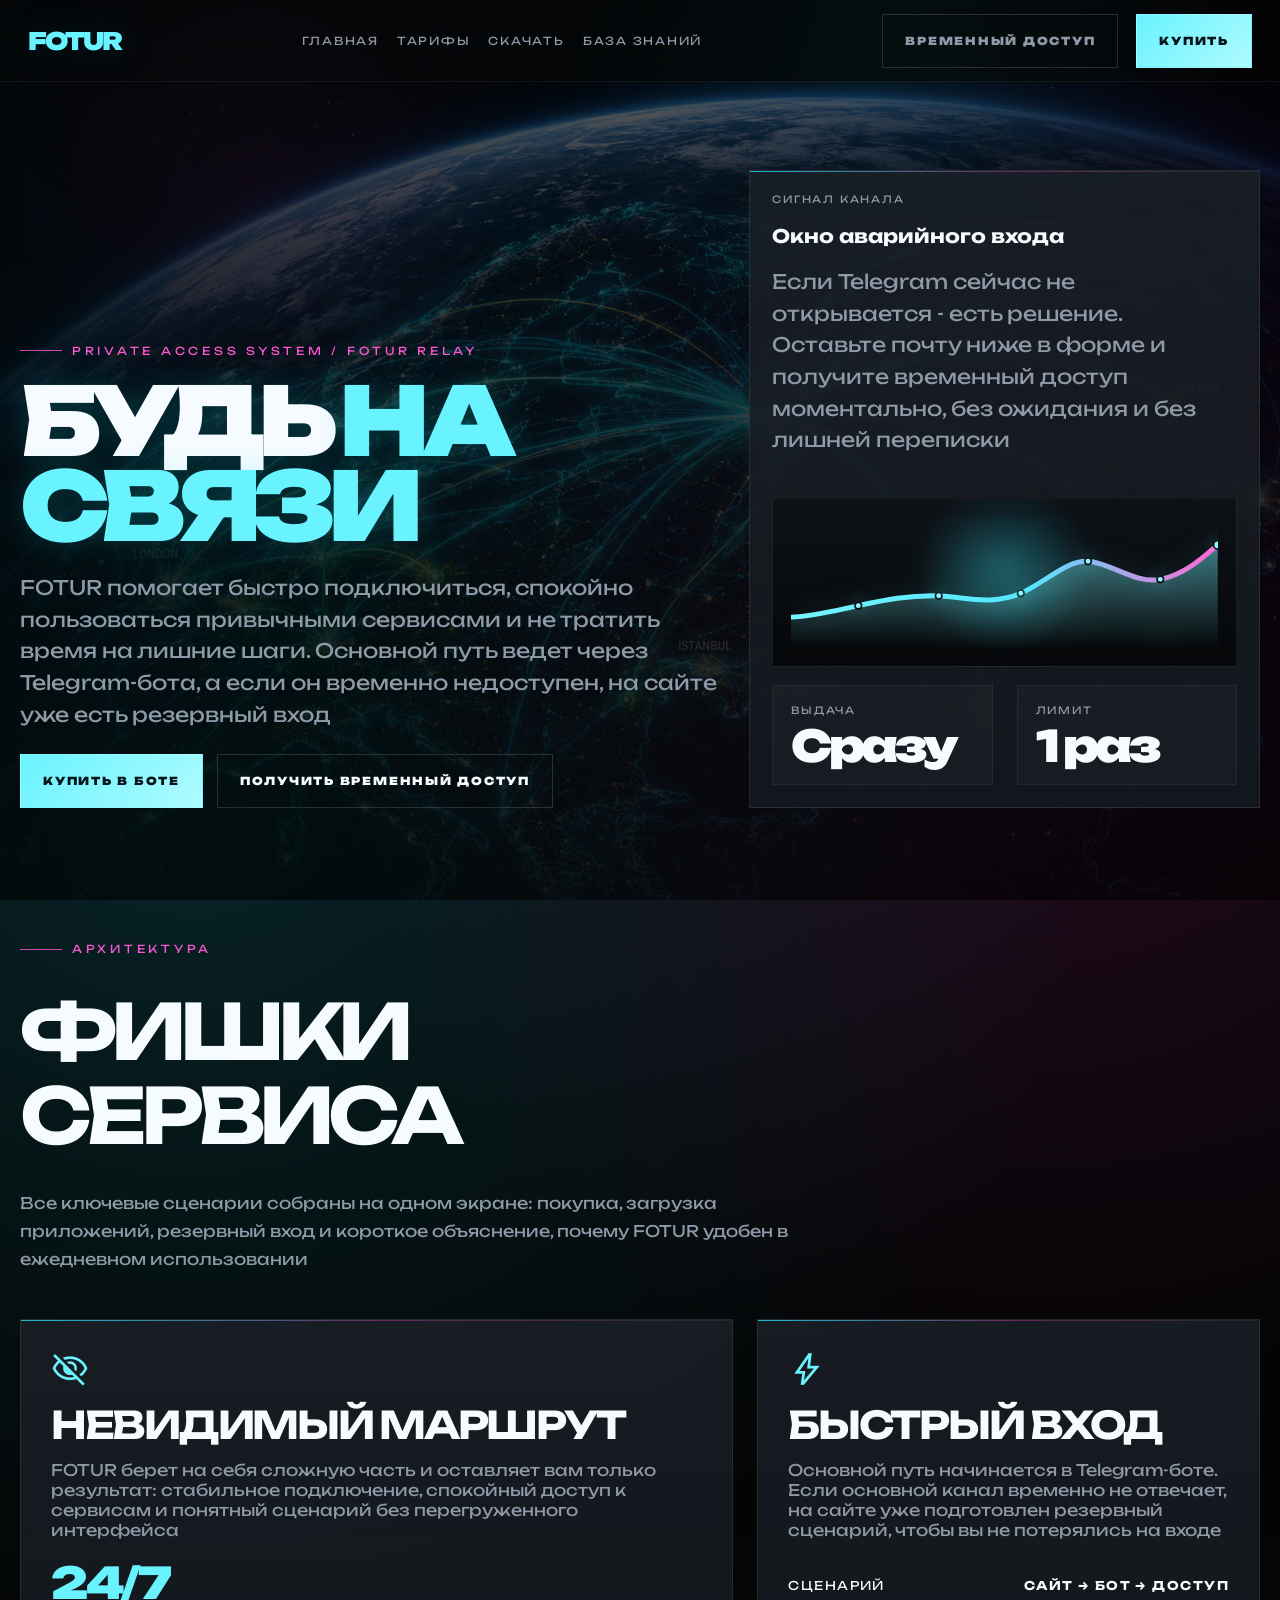
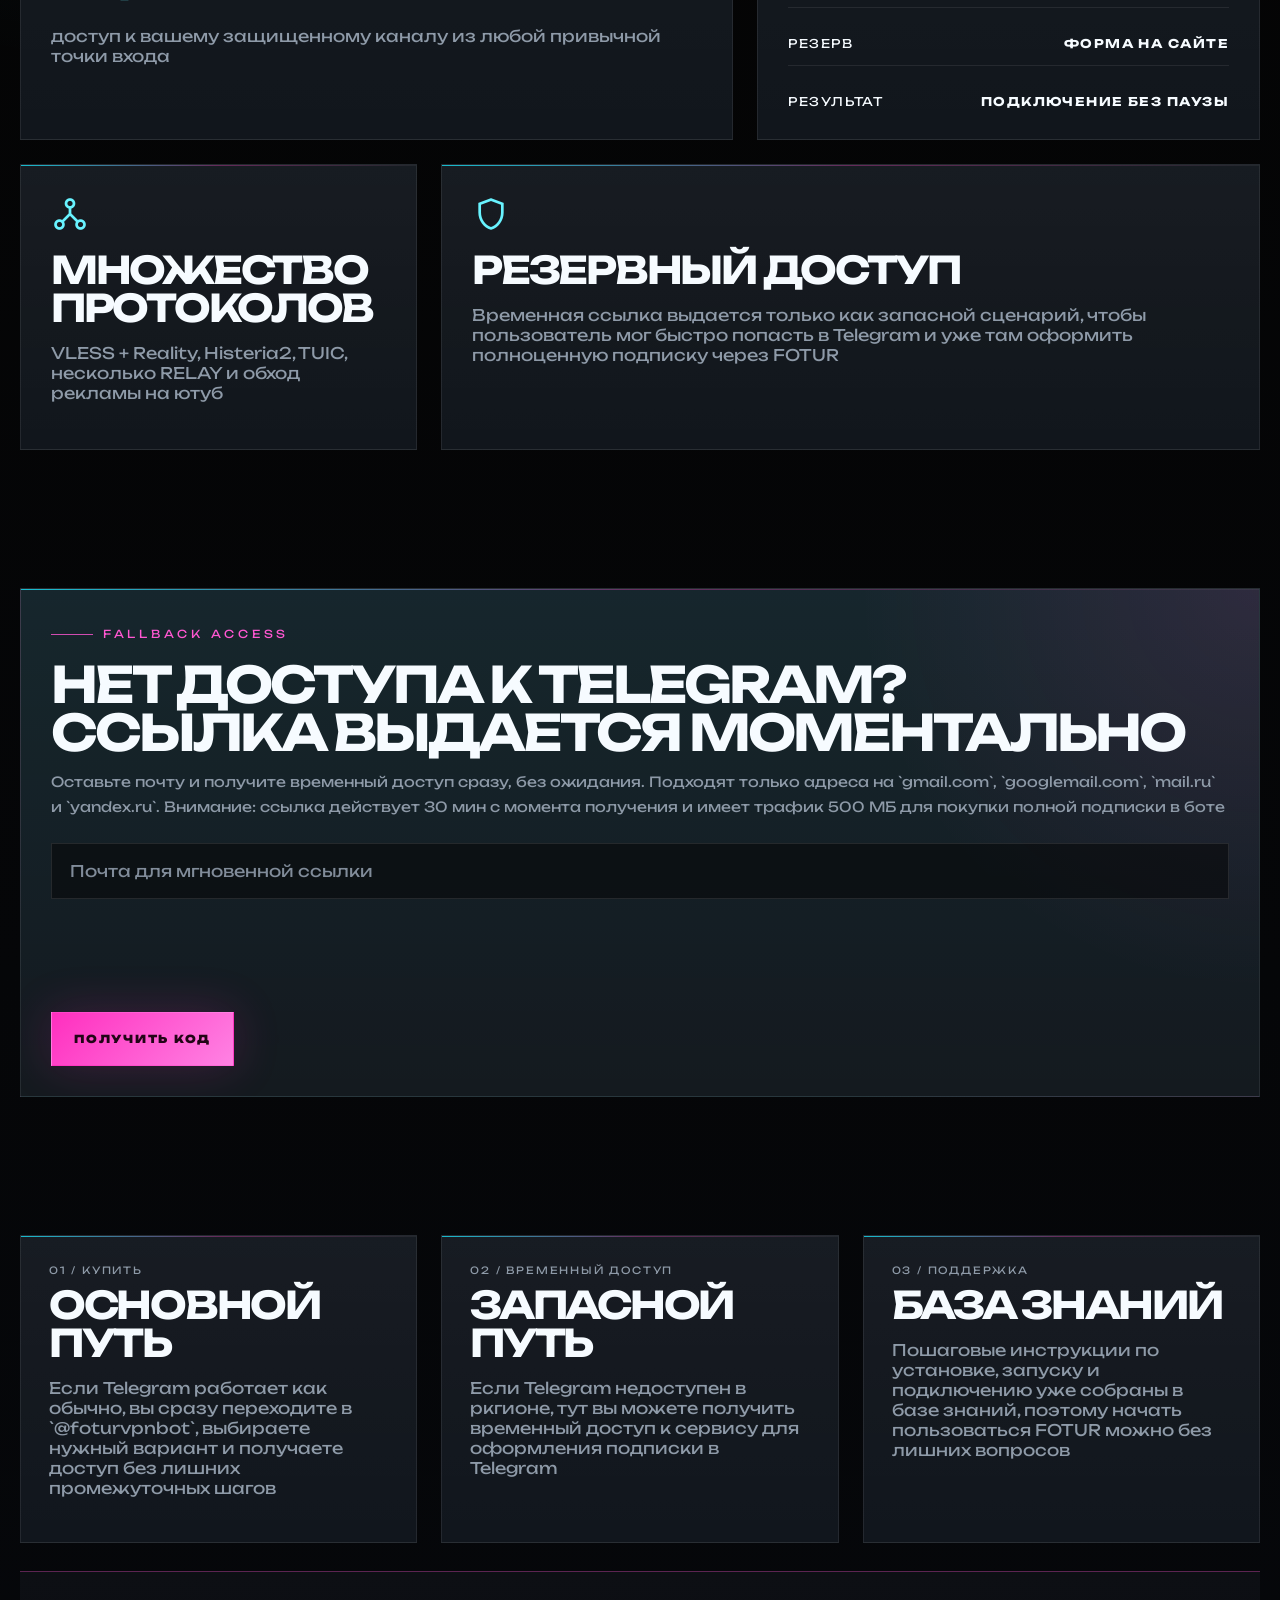
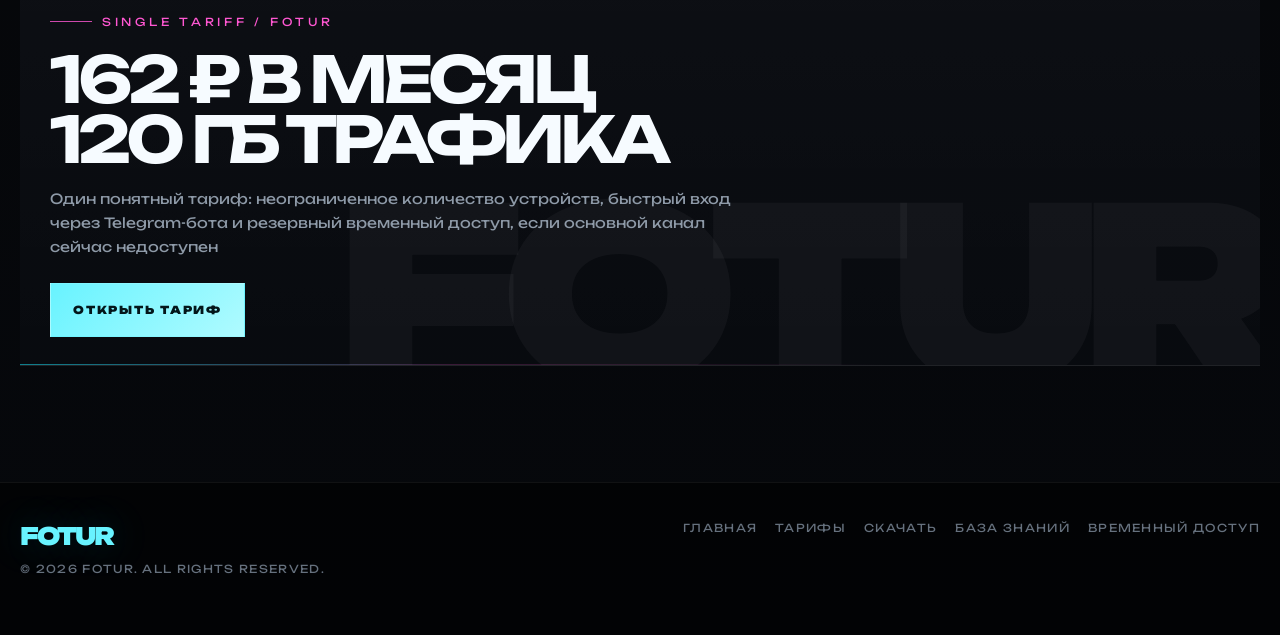
==== commit 7e156321: "Обновил мета фото и точки убрал" ====
--- a/index.html
+++ b/index.html
@@ -15,12 +15,12 @@
   <meta property="og:title" content="FOTUR VPN - безопасный VPN, быстрый доступ и Telegram-бот">
   <meta property="og:description" content="Безопасное подключение, единый тариф, быстрый вход через Telegram-бота и резервный сценарий доступа прямо на сайте.">
   <meta property="og:url" content="https://fotur.qd.je/">
-  <meta property="og:image" content="https://fotur.qd.je/assets/hero-network.png">
+  <meta property="og:image" content="https://fotur.qd.je/assets/FT-image.png">
   <meta property="og:image:alt" content="FOTUR VPN - глобальная защищенная сеть">
   <meta name="twitter:card" content="summary_large_image">
   <meta name="twitter:title" content="FOTUR VPN - безопасный VPN, быстрый доступ и Telegram-бот">
   <meta name="twitter:description" content="Единый тариф 162 ₽ в месяц, 120 ГБ трафика и быстрый вход через Telegram-бота или резервный доступ на сайте.">
-  <meta name="twitter:image" content="https://fotur.qd.je/assets/hero-network.png">
+  <meta name="twitter:image" content="https://fotur.qd.je/assets/FT-image.png">
   <link rel="canonical" href="https://fotur.qd.je/">
   <link rel="icon" href="/favicon.ico" sizes="any">
   <link rel="shortcut icon" href="/favicon.ico">
@@ -111,7 +111,7 @@
           <div>
             <span class="mini-label">Сигнал канала</span>
             <h3>Окно аварийного входа</h3>
-            <p class="panel-note">Если Telegram сейчас не открывается - есть решение. Оставьте почту ниже в форме и получите временный доступ моментально, без ожидания и без лишней переписки.</p>
+            <p class="panel-note">Если Telegram сейчас не открывается - есть решение. Оставьте почту ниже в форме и получите временный доступ моментально, без ожидания и без лишней переписки</p>
           </div>
           <div class="signal-card__screen">
             <div class="signal-graph" aria-hidden="true">
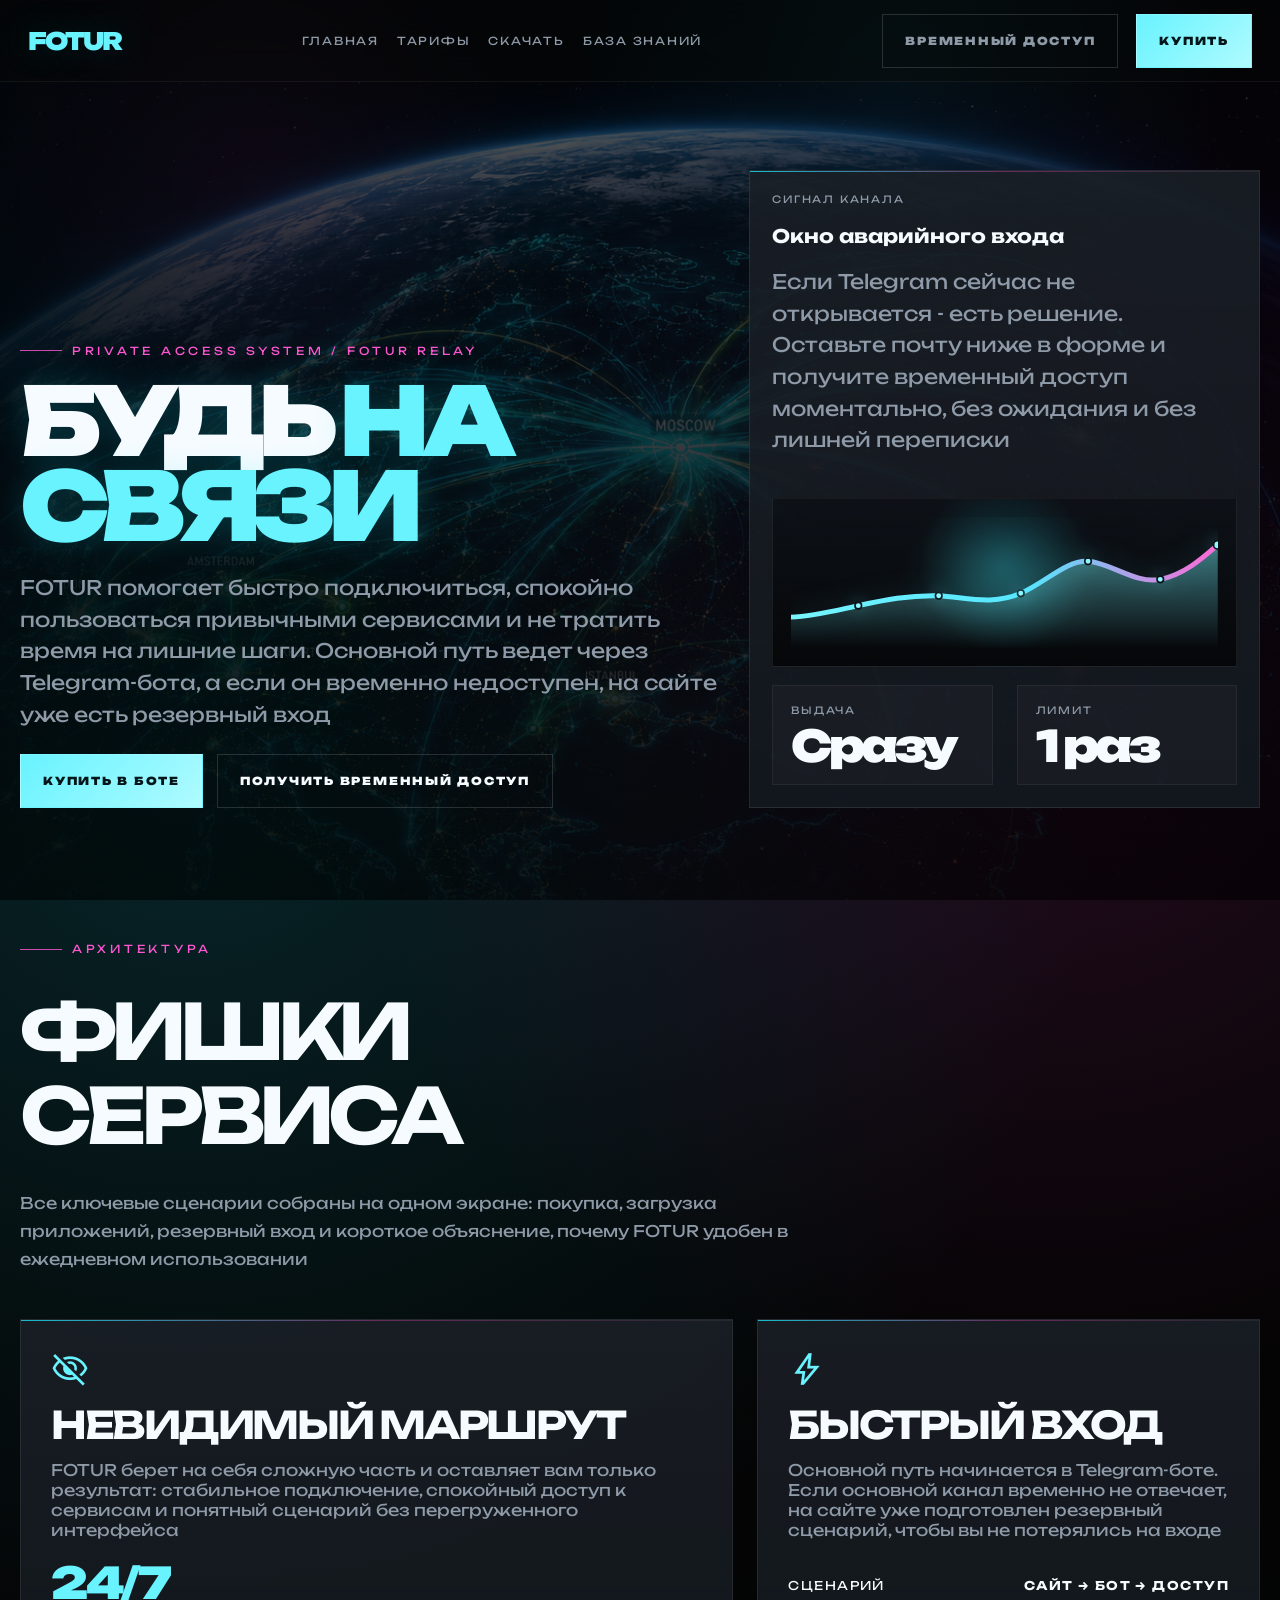
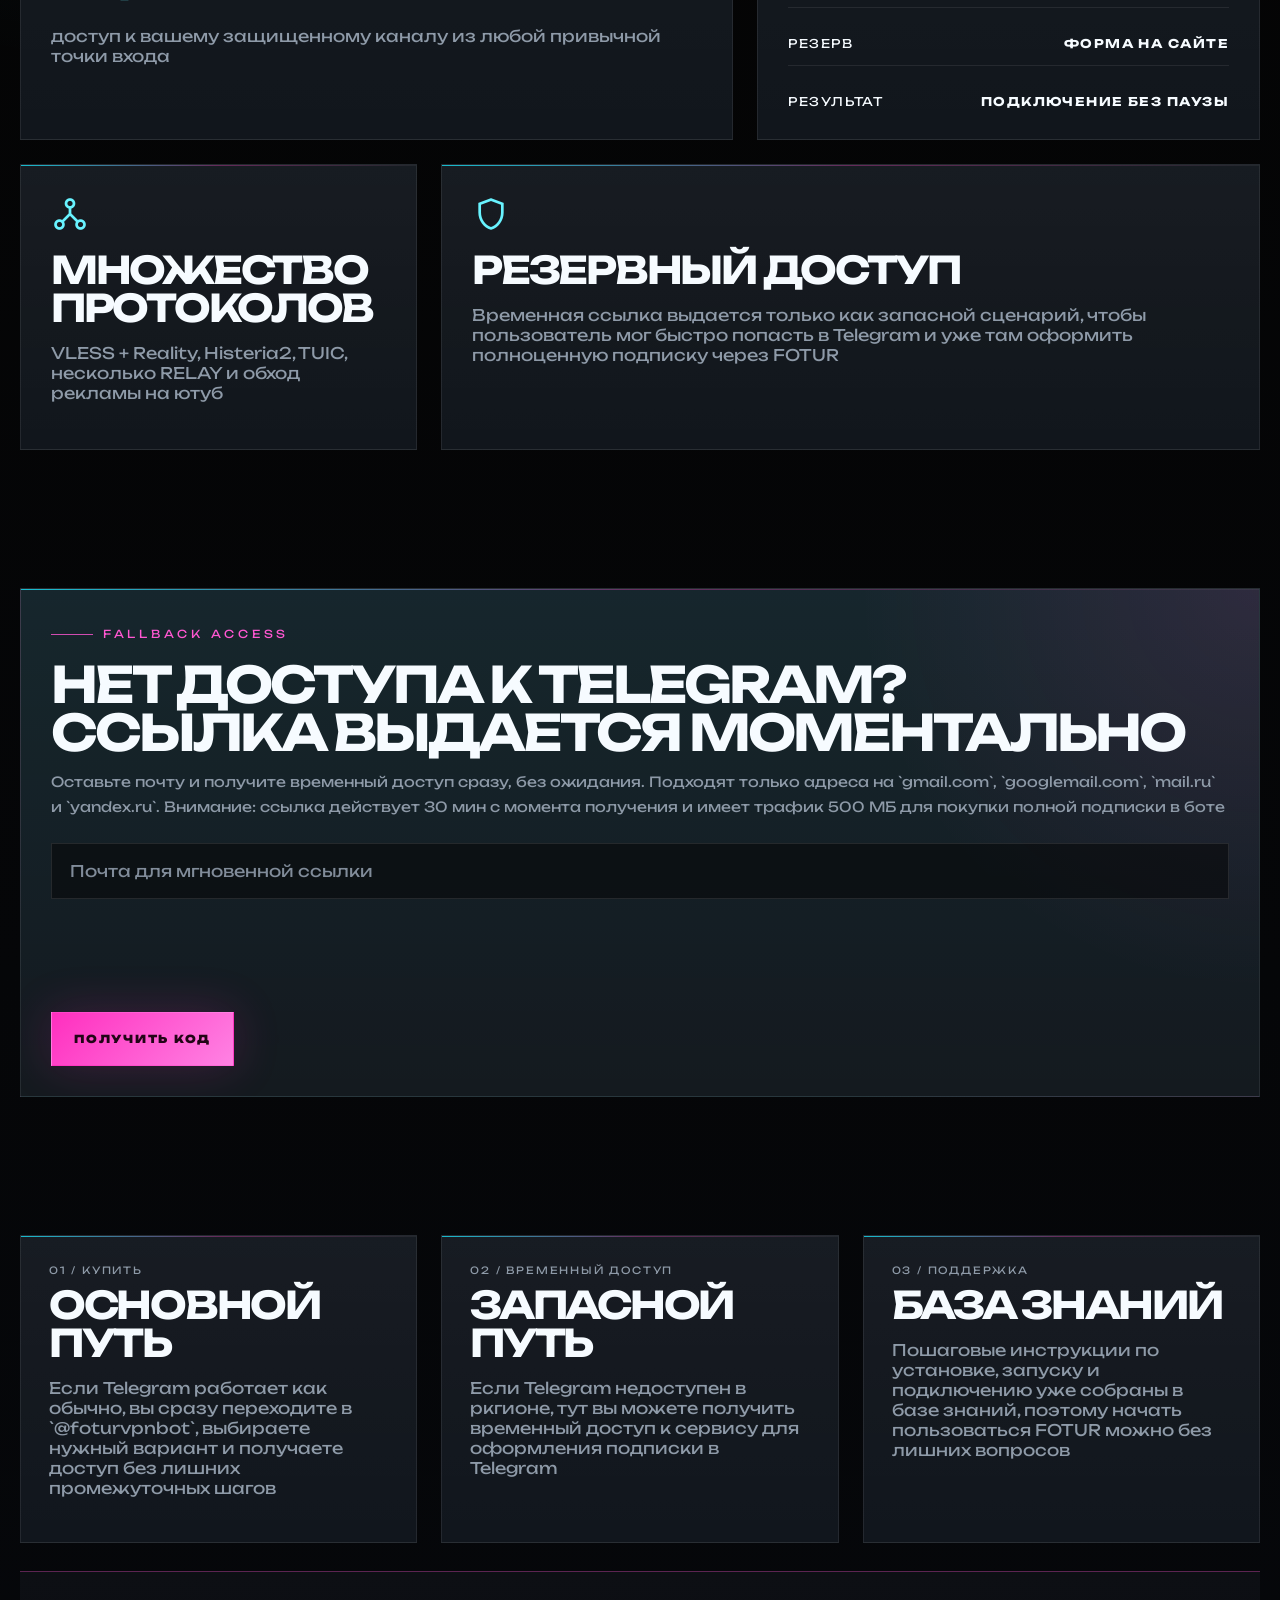
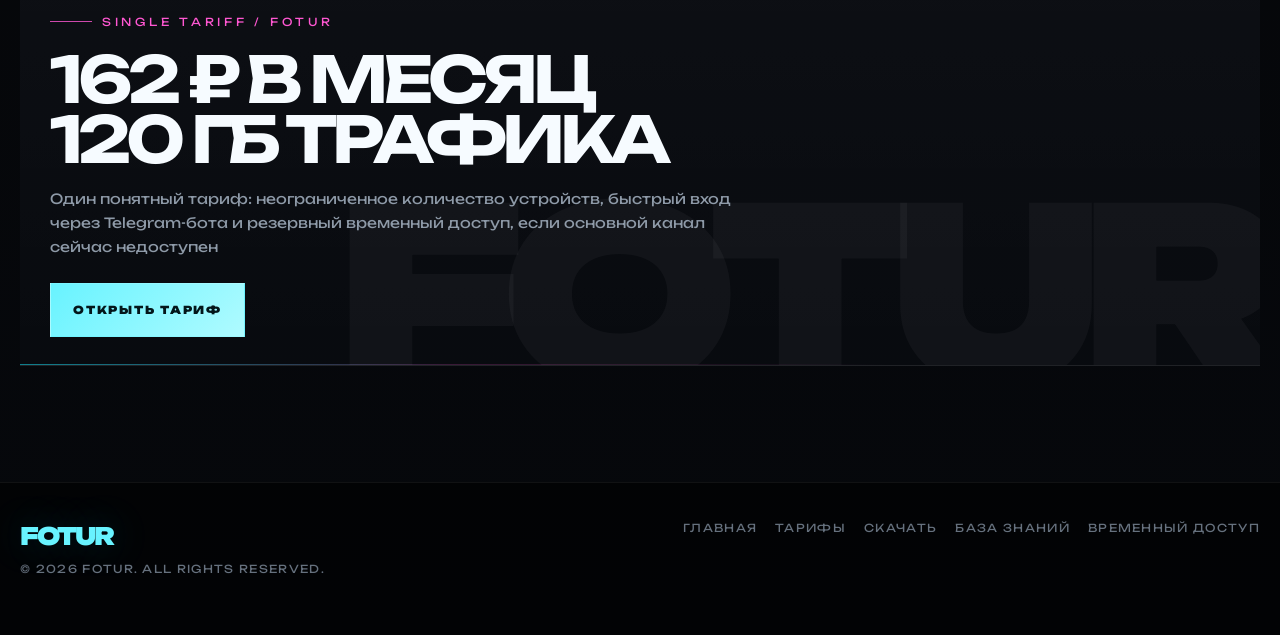
==== commit 62182243: "Обновил мета фото" ====
--- a/index.html
+++ b/index.html
@@ -15,12 +15,12 @@
   <meta property="og:title" content="FOTUR VPN - безопасный VPN, быстрый доступ и Telegram-бот">
   <meta property="og:description" content="Безопасное подключение, единый тариф, быстрый вход через Telegram-бота и резервный сценарий доступа прямо на сайте.">
   <meta property="og:url" content="https://fotur.qd.je/">
-  <meta property="og:image" content="https://fotur.qd.je/assets/FT-image.png">
+  <meta property="og:image" content="https://fotur.qd.je/assets/FT-image.png?v=20260611">
   <meta property="og:image:alt" content="FOTUR VPN - глобальная защищенная сеть">
   <meta name="twitter:card" content="summary_large_image">
   <meta name="twitter:title" content="FOTUR VPN - безопасный VPN, быстрый доступ и Telegram-бот">
   <meta name="twitter:description" content="Единый тариф 162 ₽ в месяц, 120 ГБ трафика и быстрый вход через Telegram-бота или резервный доступ на сайте.">
-  <meta name="twitter:image" content="https://fotur.qd.je/assets/FT-image.png">
+  <meta name="twitter:image" content="https://fotur.qd.je/assets/FT-image.png?v=20260611">
   <link rel="canonical" href="https://fotur.qd.je/">
   <link rel="icon" href="/favicon.ico" sizes="any">
   <link rel="shortcut icon" href="/favicon.ico">
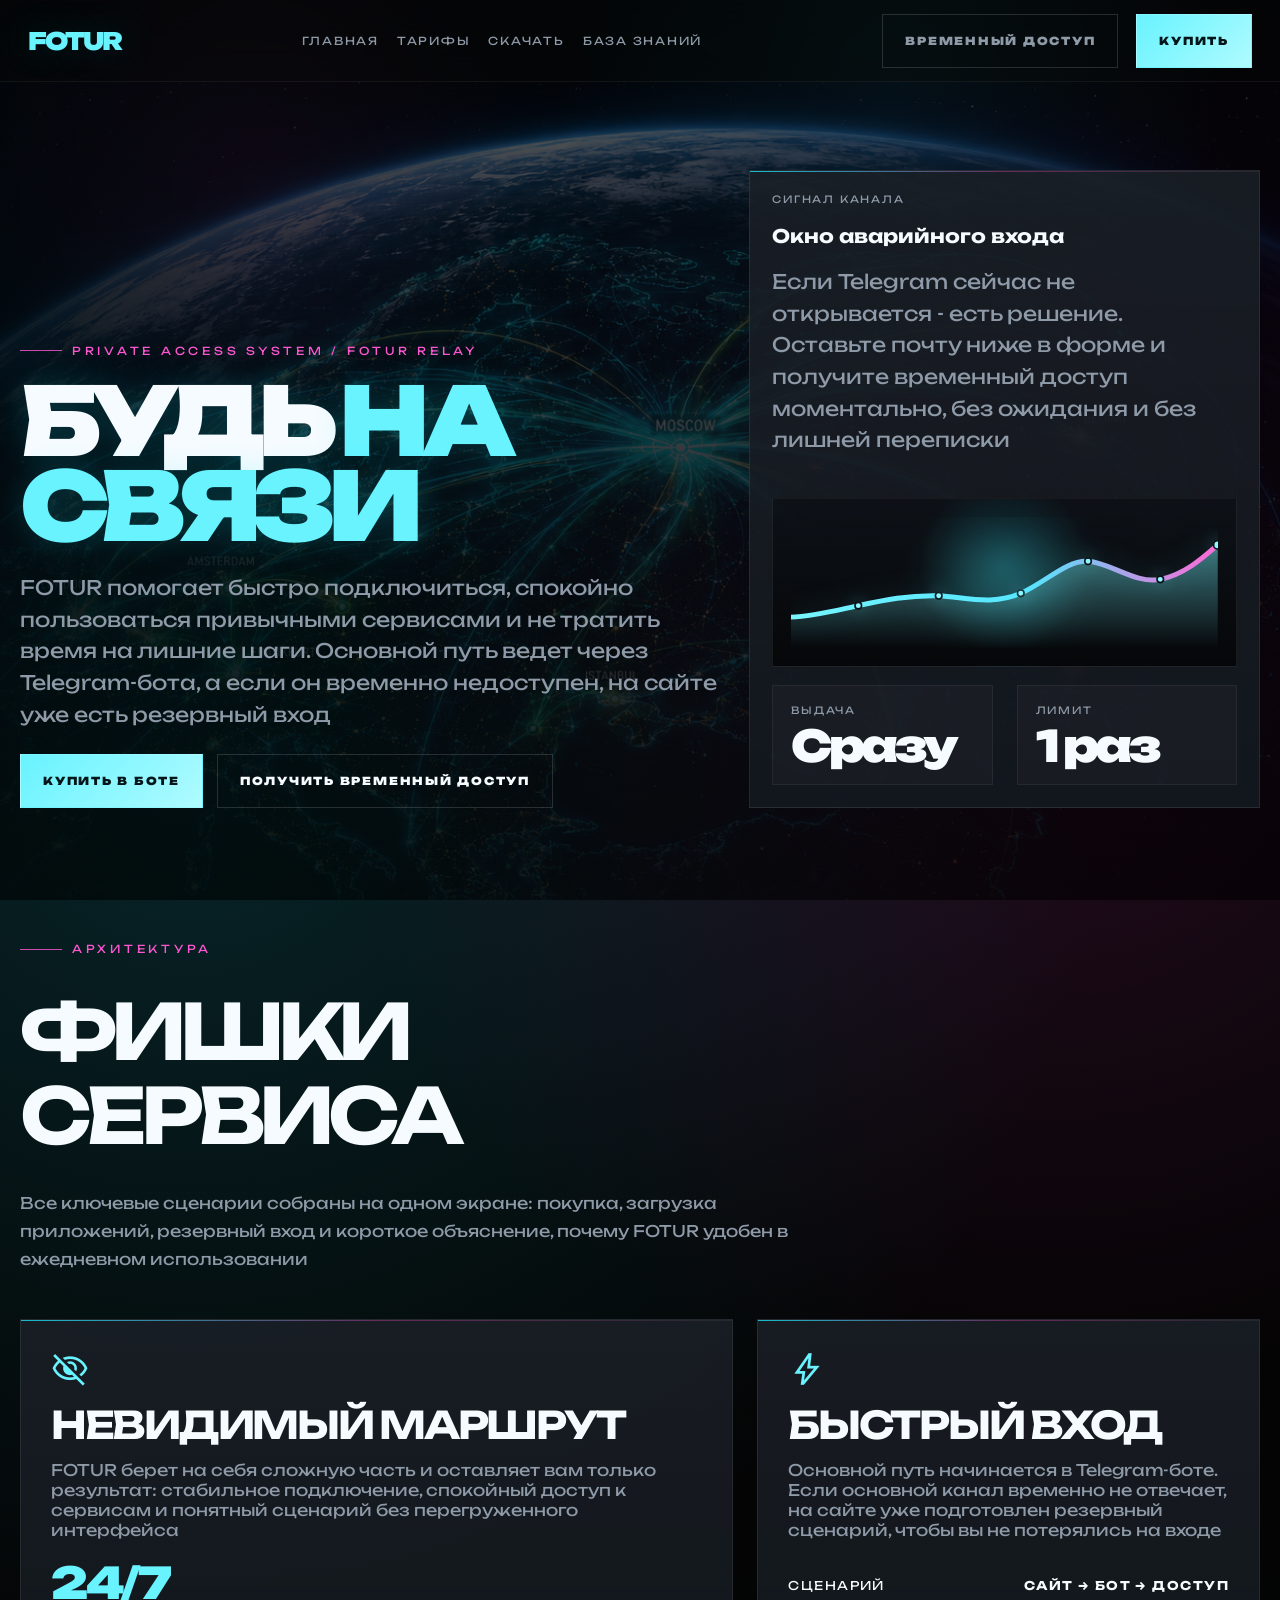
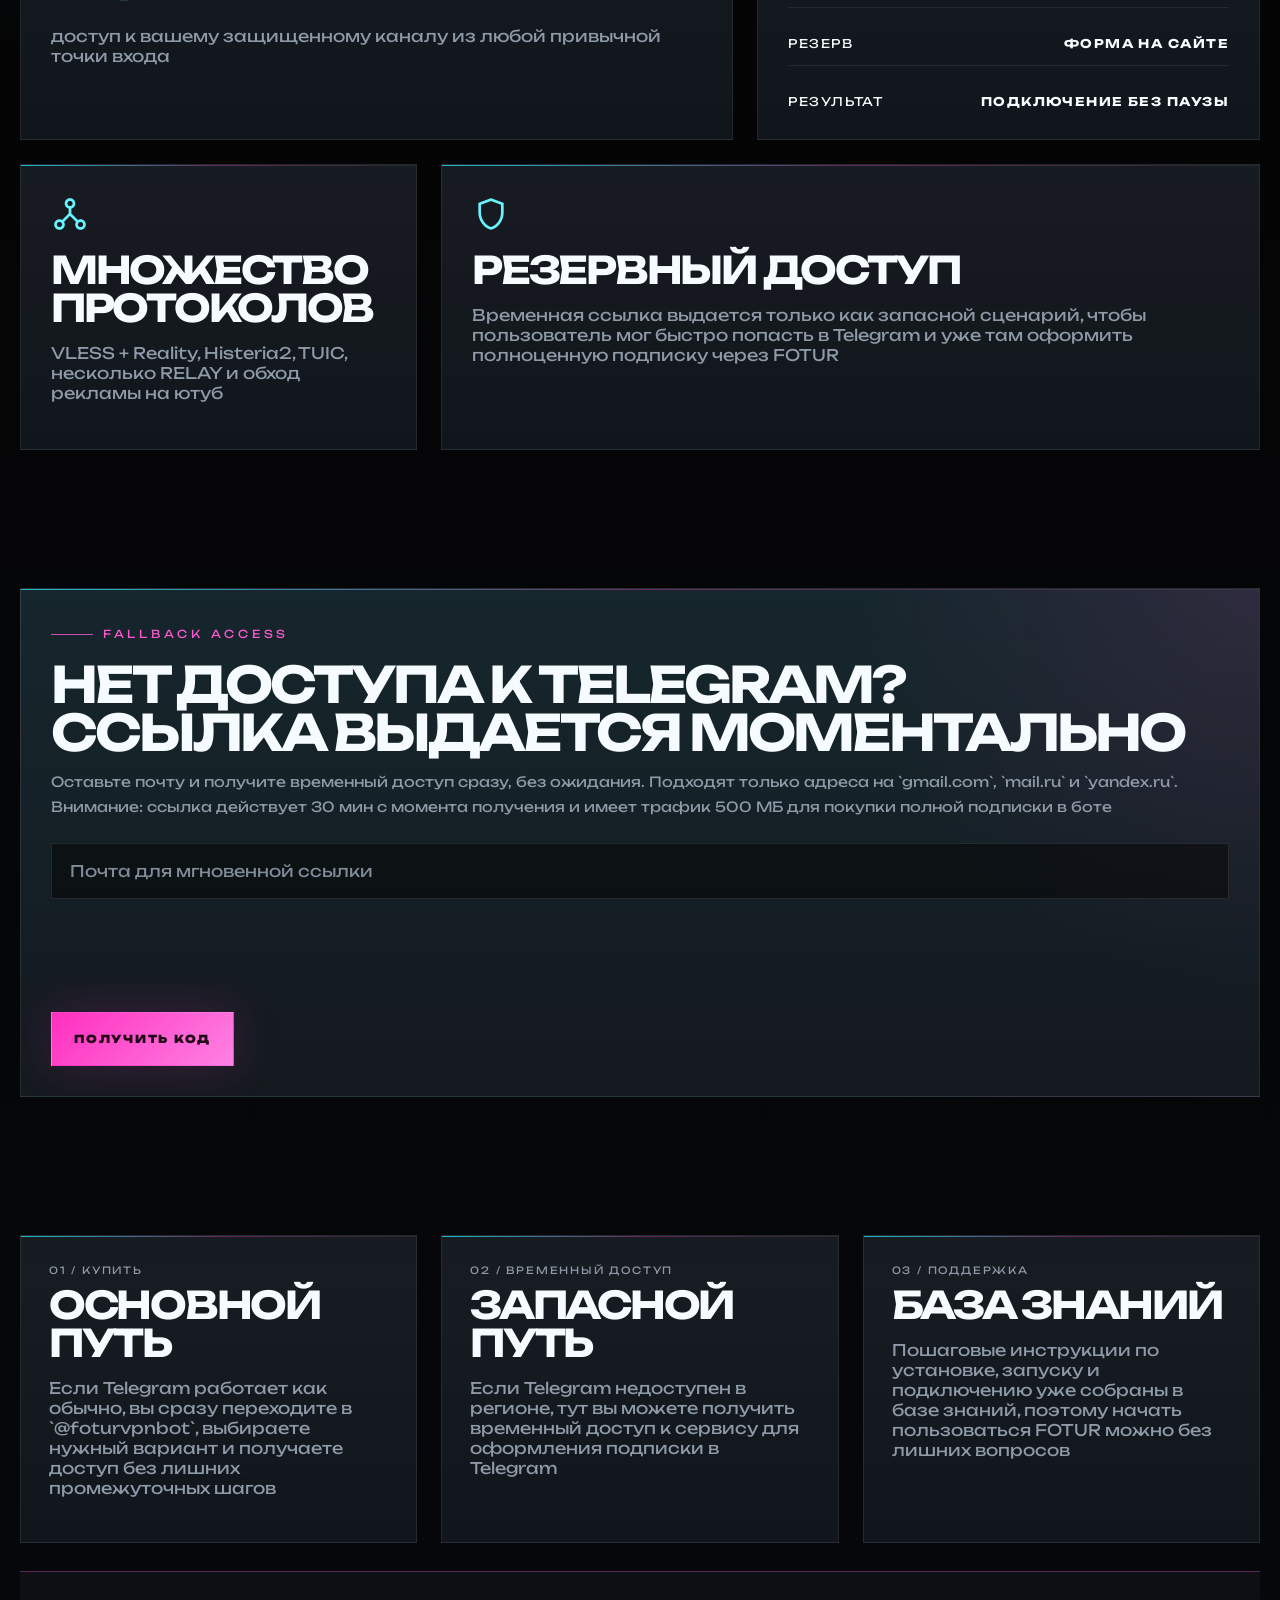
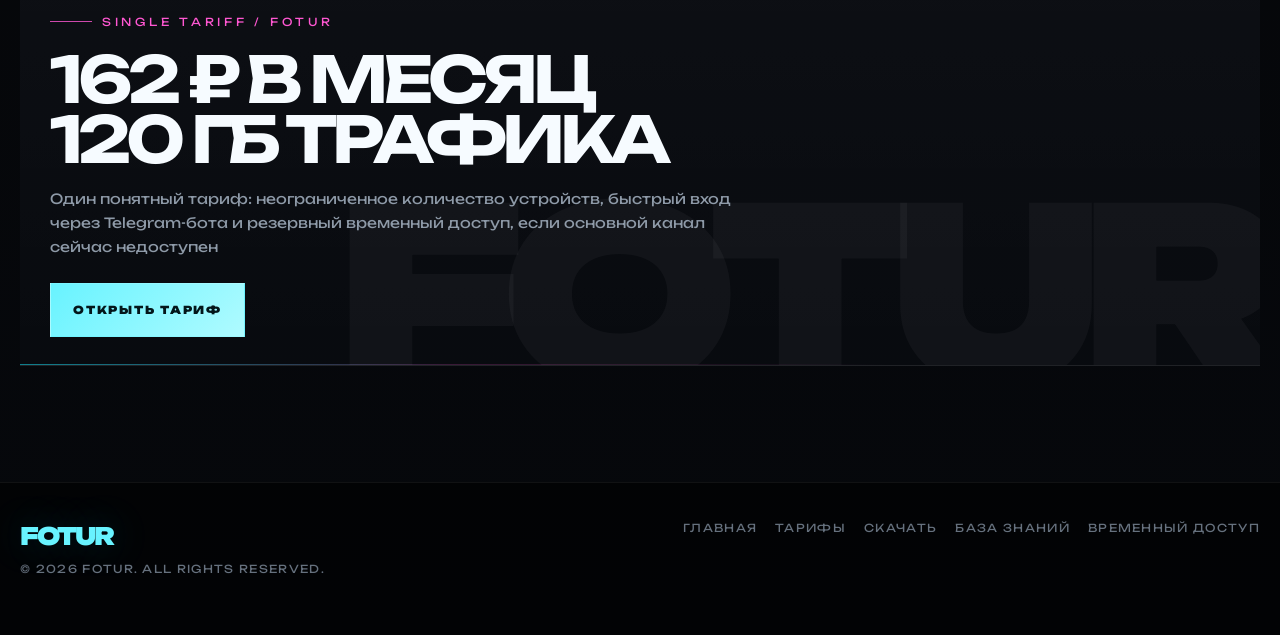
==== commit 4c46dc4e: "Убрал опечатку и провку редкого домена googlemail" ====
--- a/index.html
+++ b/index.html
@@ -203,7 +203,7 @@
         <div class="form-panel form-panel--featured fade-up">
           <div class="eyebrow">Fallback access</div>
           <h2>Нет доступа к Telegram?<br>Ссылка выдается моментально</h2>
-          <p class="panel-note">Оставьте почту и получите временный доступ сразу, без ожидания. Подходят только адреса на `gmail.com`, `googlemail.com`, `mail.ru` и `yandex.ru`. Внимание: ссылка действует 30 мин с момента получения и имеет трафик 500 МБ для покупки полной подписки в боте</p>
+          <p class="panel-note">Оставьте почту и получите временный доступ сразу, без ожидания. Подходят только адреса на `gmail.com`, `mail.ru` и `yandex.ru`. Внимание: ссылка действует 30 мин с момента получения и имеет трафик 500 МБ для покупки полной подписки в боте</p>
           <form data-lead-form="bridge" class="form-grid" data-stage="request">
             <input class="field full" type="email" name="email" placeholder="Почта для мгновенной ссылки" required>
             <div class="full" data-code-wrap hidden>
@@ -231,7 +231,7 @@
           <article class="story-card fade-up">
             <span class="mini-label">02 / Временный доступ</span>
             <h3>Запасной путь</h3>
-            <p>Если Telegram недоступен в ркгионе, тут вы можете получить временный доступ к сервису для оформления подписки в Telegram</p>
+            <p>Если Telegram недоступен в регионе, тут вы можете получить временный доступ к сервису для оформления подписки в Telegram</p>
           </article>
           <article class="story-card fade-up">
             <span class="mini-label">03 / Поддержка</span>
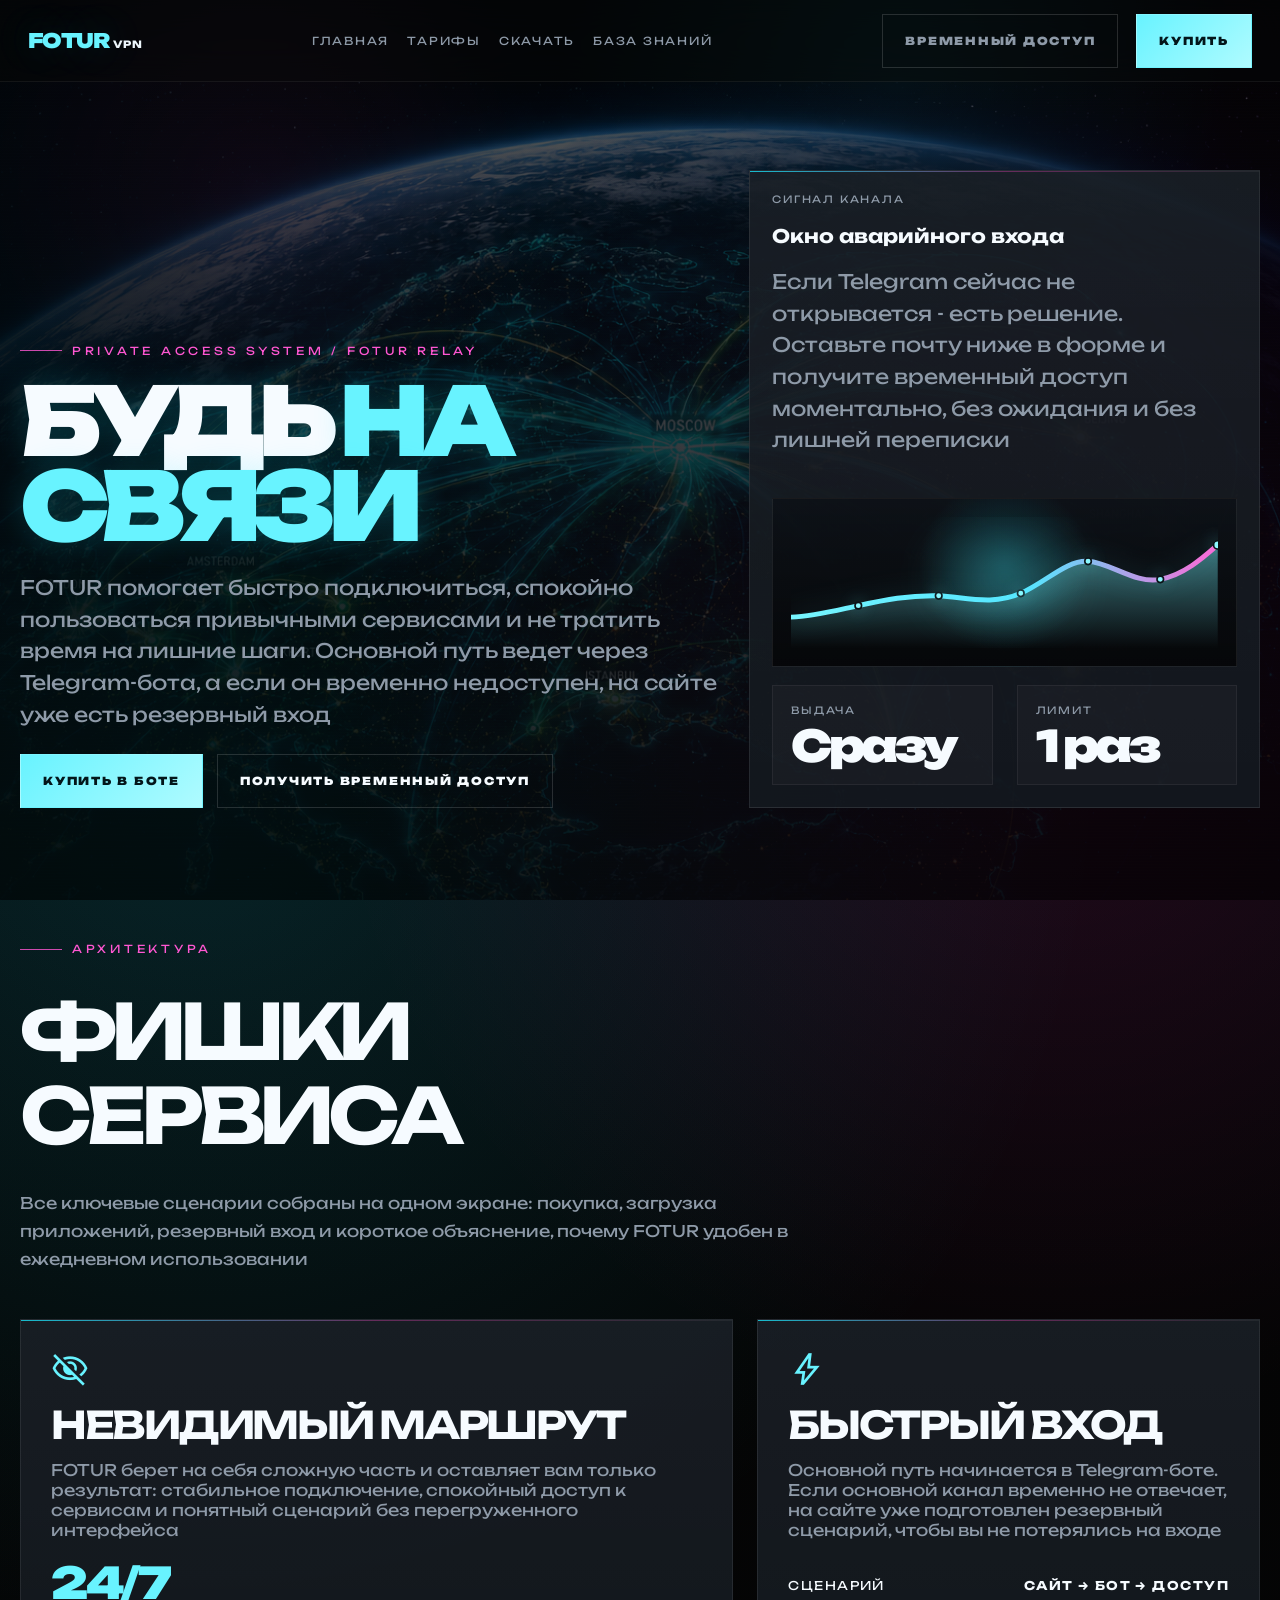
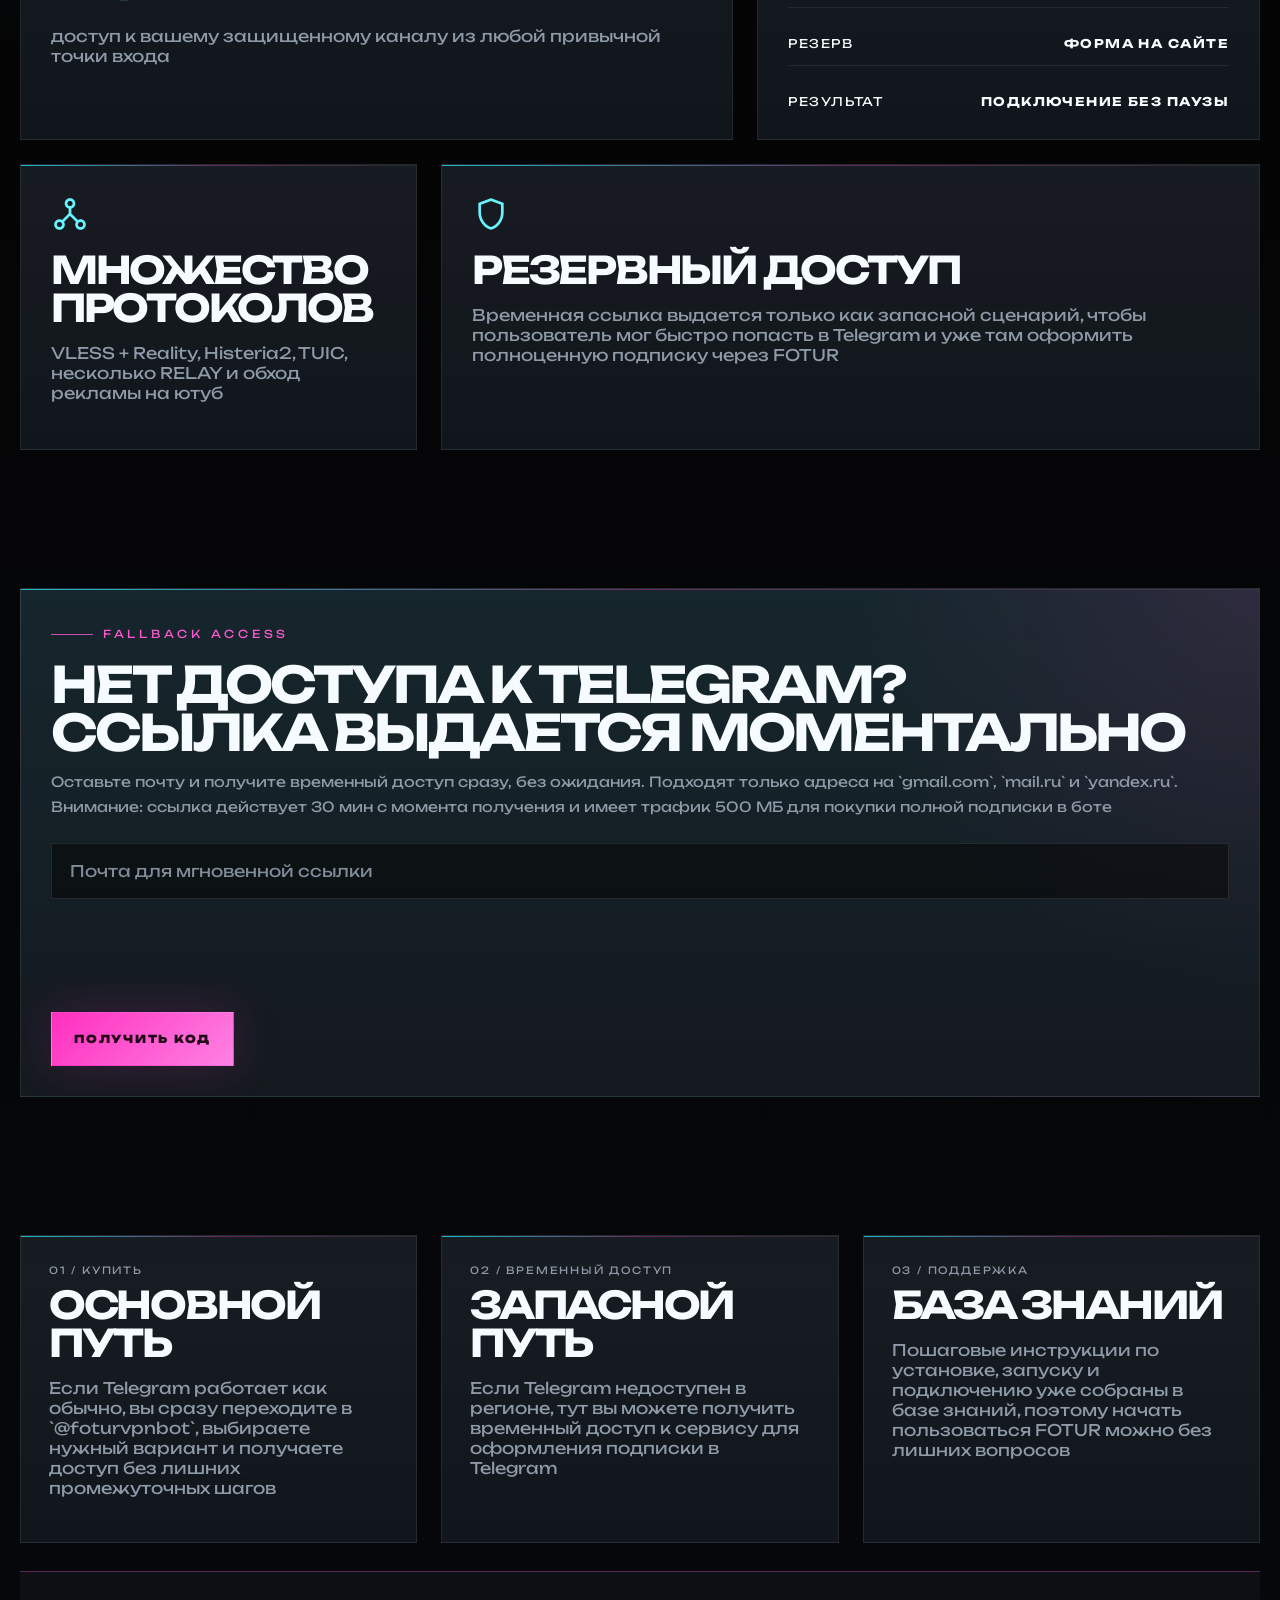
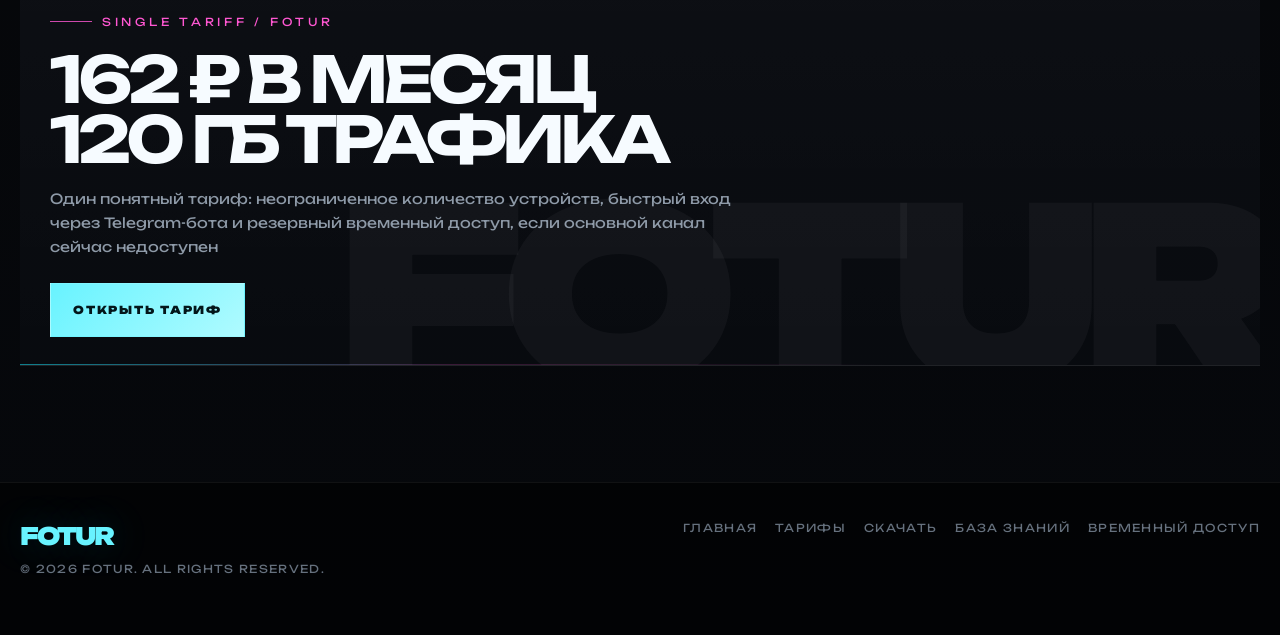
==== commit b1defa91: "feat(header): добавил логотип VPN в шапку" ====
--- a/index.html
+++ b/index.html
@@ -78,7 +78,7 @@
   <div class="scan"></div>
 
   <nav class="nav">
-    <a class="brand" href="/">FOTUR</a>
+    <a class="brand" href="/" aria-label="FOTUR VPN"><span>FOTUR</span><span class="brand-vpn">VPN</span></a>
     <button class="burger" type="button" aria-label="Открыть меню">☰</button>
     <div class="nav__links">
       <a href="/" data-page="index">Главная</a>
--- a/style.css
+++ b/style.css
@@ -87,6 +87,21 @@
   text-shadow:var(--glow-cyan);
 }
 
+.nav .brand{
+  display:flex;
+  align-items:baseline;
+  gap:4px;
+  font-size:20px;
+}
+
+.nav .brand-vpn{
+  color:#edf6fb;
+  font-size:10px;
+  font-weight:800;
+  letter-spacing:.04em;
+  text-shadow:none;
+}
+
 .nav__links,
 .nav__actions{
   display:flex;
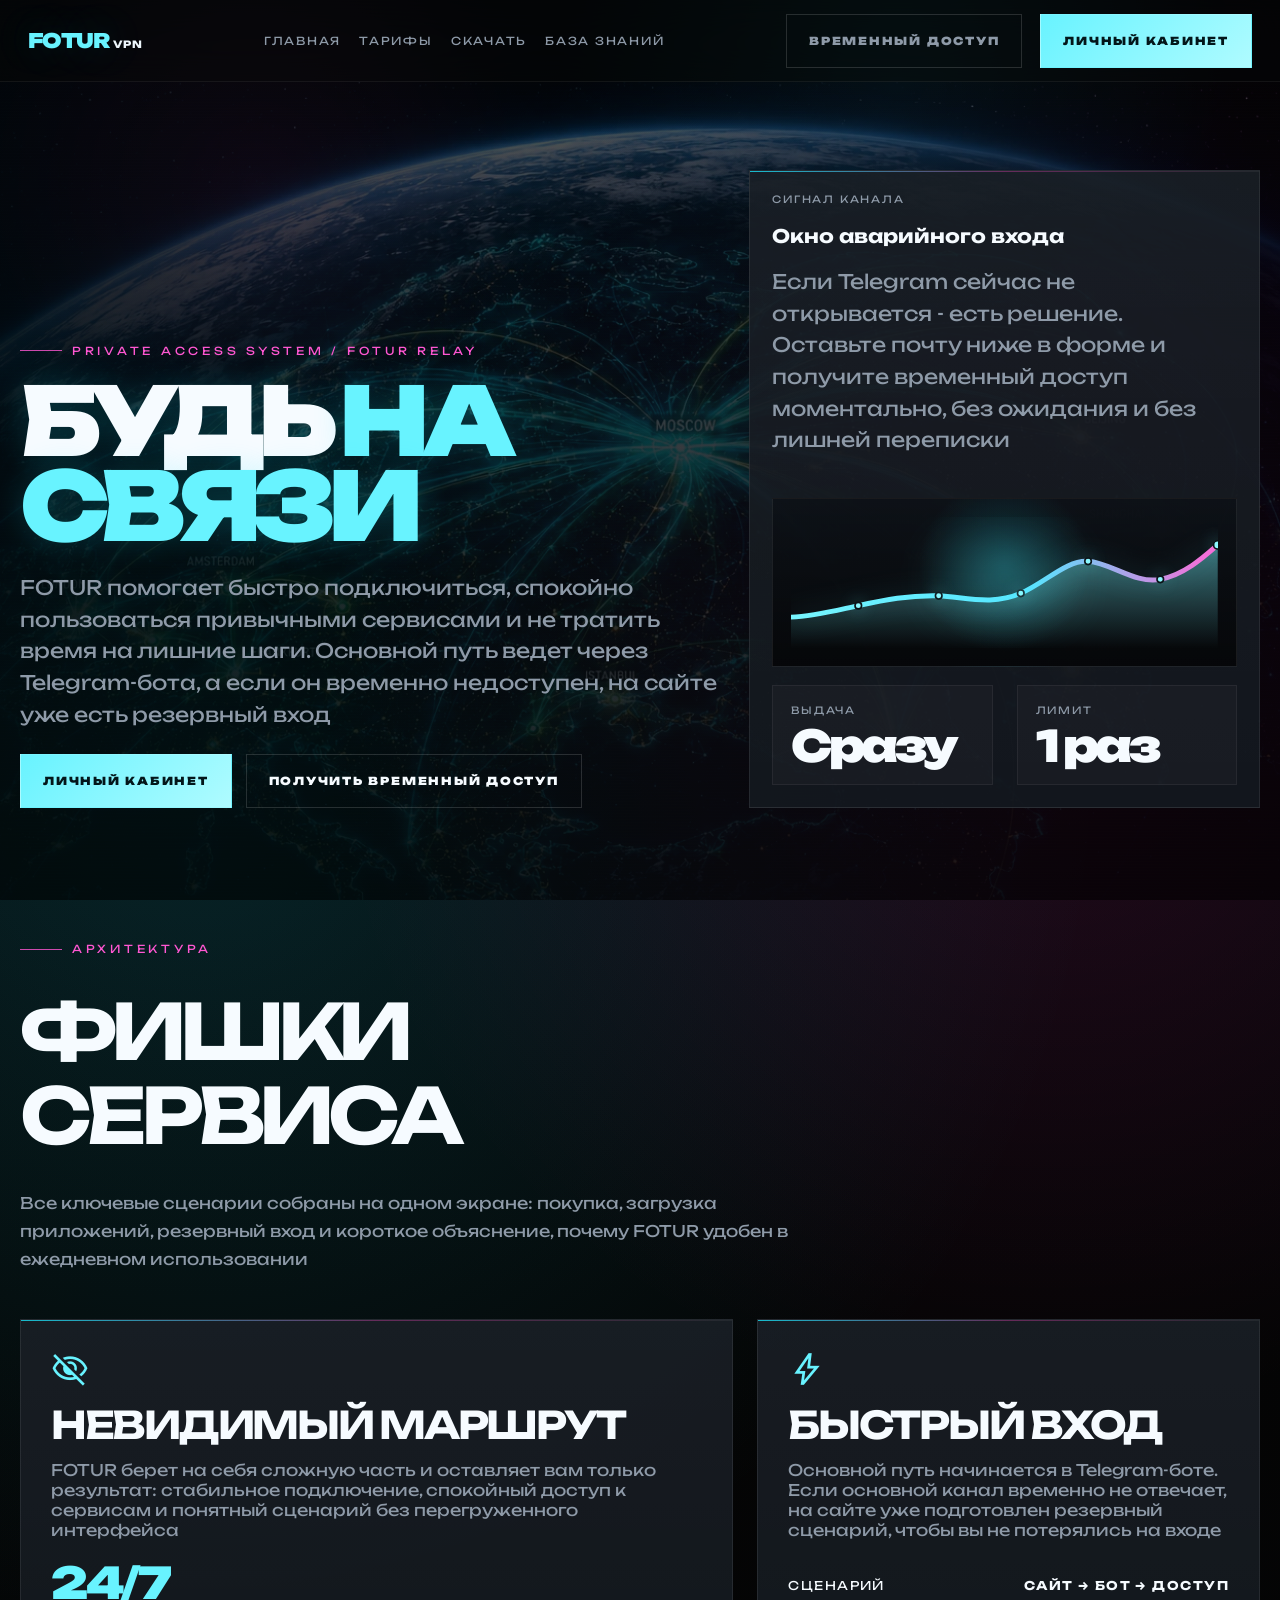
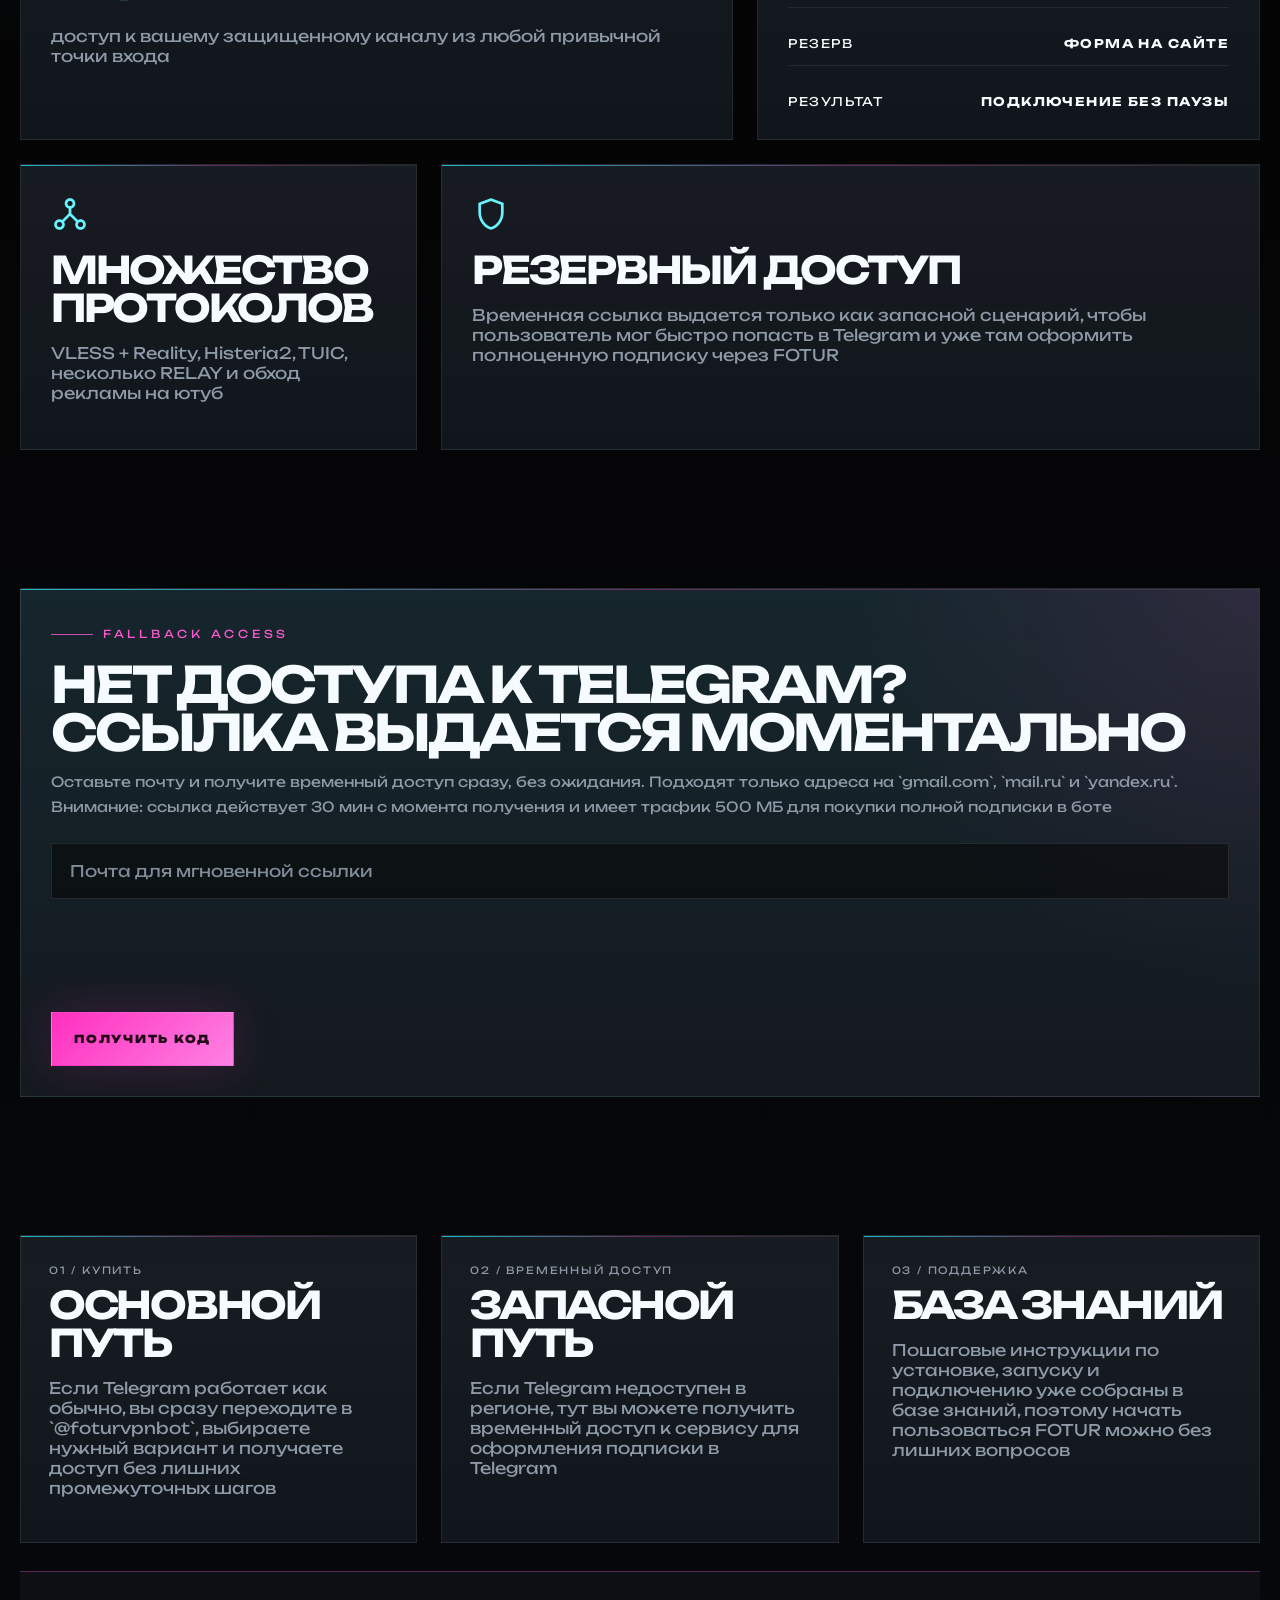
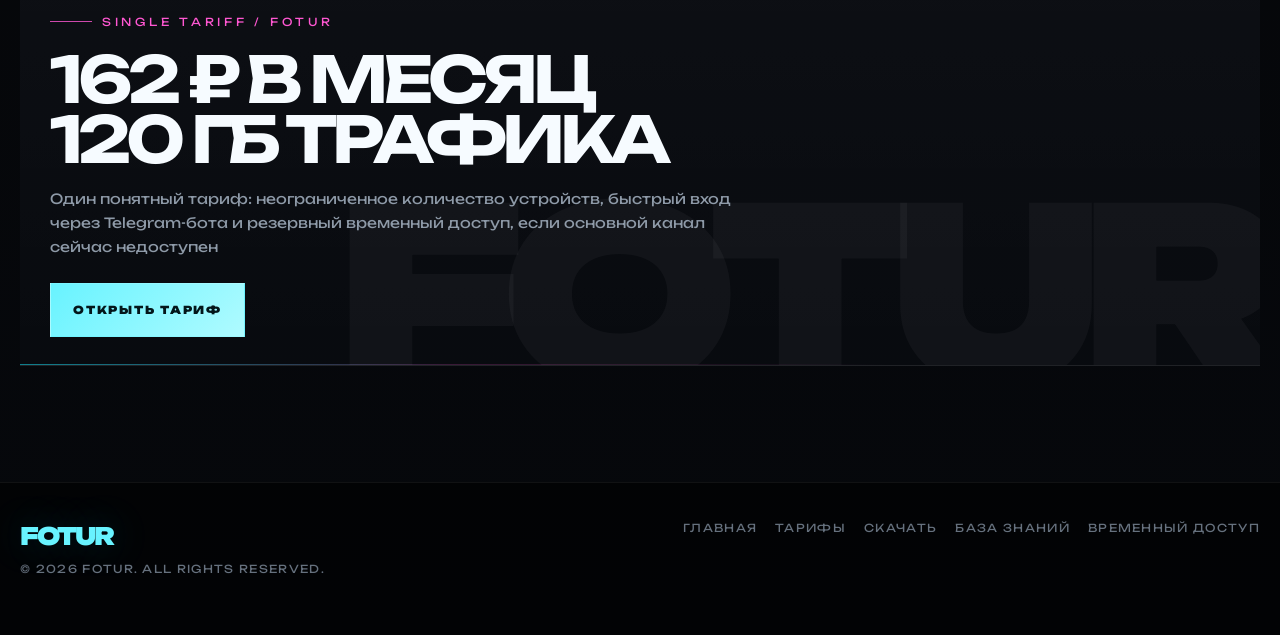
==== commit 03243de1: "fix: route homepage CTAs to cabinet" ====
--- a/index.html
+++ b/index.html
@@ -85,12 +85,12 @@
       <a href="/tariffs/" data-page="tariffs">Тарифы</a>
       <a href="/download/" data-page="download">Скачать</a>
       <a href="https://fotur.gitbook.io/fotur-vpn" target="_blank" rel="noreferrer">База знаний</a>
-      <a class="mobile-buy-link" href="https://t.me/foturvpnbot" target="_blank" rel="noreferrer">Купить</a>
+      <a class="mobile-buy-link" href="https://app.fotur.qd.je" target="_blank" rel="noreferrer">Личный кабинет</a>
       <a class="mobile-temp-link" href="#bridge">Временный доступ</a>
     </div>
     <div class="nav__actions">
       <a class="btn ghost btn-nav" href="#bridge">Временный доступ</a>
-      <a class="btn primary" href="https://t.me/foturvpnbot" target="_blank" rel="noreferrer">Купить</a>
+      <a class="btn primary" href="https://app.fotur.qd.je" target="_blank" rel="noreferrer">Личный кабинет</a>
     </div>
   </nav>
 
@@ -102,7 +102,7 @@
           <h1>Будь <span class="accent">на связи</span></h1>
           <p>FOTUR помогает быстро подключиться, спокойно пользоваться привычными сервисами и не тратить время на лишние шаги. Основной путь ведет через Telegram-бота, а если он временно недоступен, на сайте уже есть резервный вход</p>
           <div class="hero__buttons">
-            <a class="btn primary" href="https://t.me/foturvpnbot" target="_blank" rel="noreferrer">Купить в боте</a>
+            <a class="btn primary" href="https://app.fotur.qd.je" target="_blank" rel="noreferrer">Личный кабинет</a>
             <a class="btn ghost" href="#bridge">Получить временный доступ</a>
           </div>
         </div>
--- a/style.css
+++ b/style.css
@@ -227,7 +227,7 @@
   background:
     linear-gradient(180deg, rgba(4,4,4,.16), rgba(4,4,4,.8)),
     linear-gradient(90deg, rgba(2,10,18,.78), rgba(4,4,4,.38) 42%, rgba(24,3,18,.44)),
-    url('/assets/hero-network.png') center/cover;
+    url('/assets/hero-network.webp') center/cover;
   opacity:.58;
   filter:saturate(1.02) contrast(1.06);
 }
